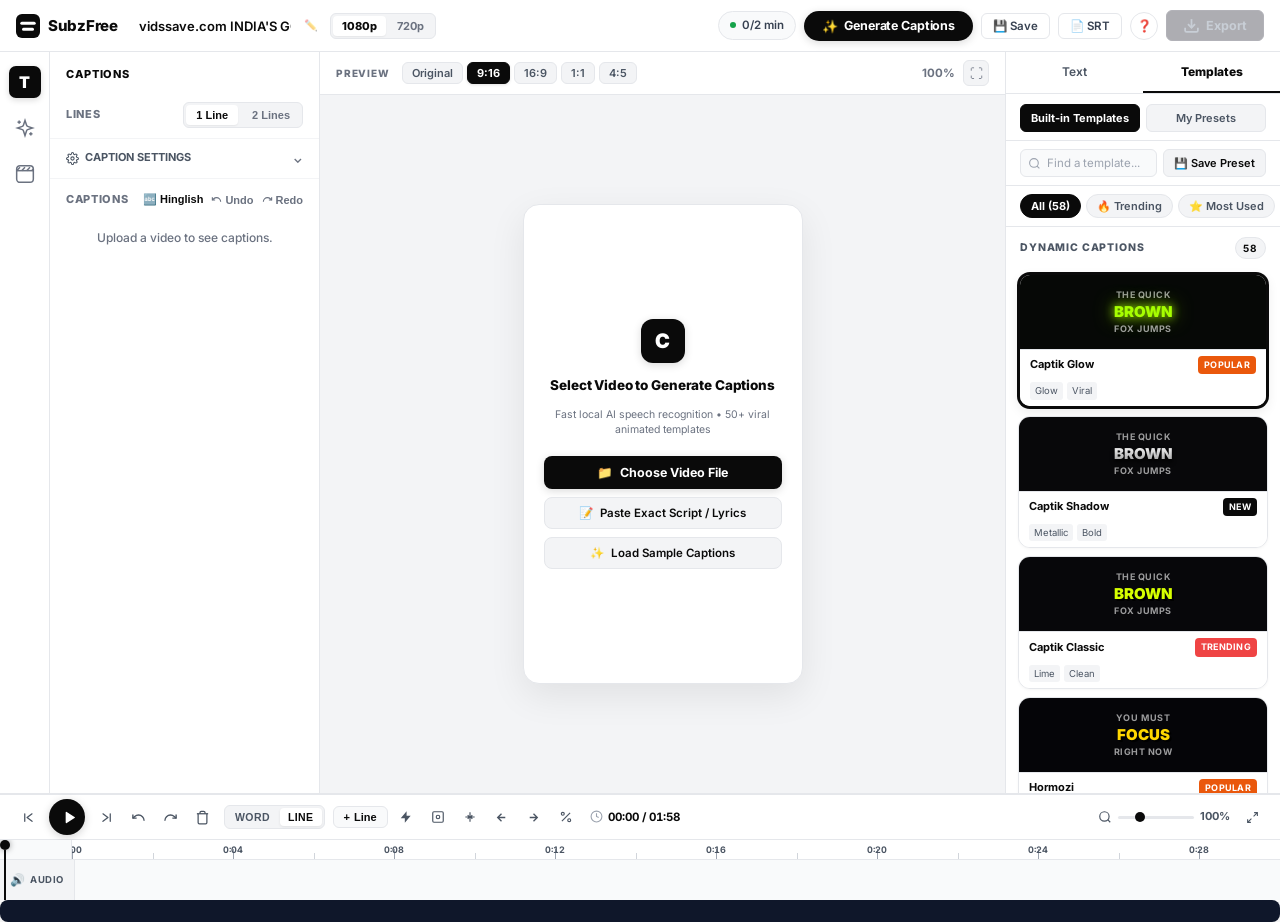
==== app.html @ de9e906e "Add files via upload" ====
<!DOCTYPE html>
<html lang="en">
<head>
  <meta charset="UTF-8"/>
  <meta name="viewport" content="width=device-width, initial-scale=1.0"/>
  <title>SubzFree Editor — AI Caption Generator & Video Editor</title>
  <meta name="robots" content="noindex"/>
  <meta http-equiv="Cache-Control" content="no-cache, no-store, must-revalidate"/>
  <meta http-equiv="Pragma" content="no-cache"/>
  <meta http-equiv="Expires" content="0"/>
  <link rel="stylesheet" href="styles/global.css?v=5"/>
  <link rel="stylesheet" href="styles/editor.css?v=5"/>
  <style>
    @keyframes adblockShake {
      0%, 100% { transform: translateX(0); }
      20%, 60% { transform: translateX(-8px); }
      40%, 80% { transform: translateX(8px); }
    }
    .shake { animation: adblockShake 0.4s ease; }
  </style>
</head>
<body>
<div class="app-shell">

  <!-- ════════════════════════════════════════════════════════════
       1. TOP BAR (Captik Style)
       ════════════════════════════════════════════════════════════ -->
  <header class="app-topbar">
    <div class="topbar-left">
      <a href="index.html" class="app-logo">
        <svg width="24" height="24" viewBox="0 0 28 28" fill="none" xmlns="http://www.w3.org/2000/svg">
          <rect width="28" height="28" rx="7" fill="#0a0a0a"/>
          <!-- Top subtitle bar — wider -->
          <rect x="5" y="9" width="18" height="3.5" rx="1.75" fill="white"/>
          <!-- Bottom subtitle bar — slightly narrower, centered -->
          <rect x="7" y="16" width="14" height="3.5" rx="1.75" fill="white"/>
        </svg>
        <span>SubzFree</span>
      </a>
      <div class="project-title-wrapper">
        <input type="text" id="project-title-input" value="vidssave.com INDIA'S GOT LAT..." class="project-title-input" title="Click to rename project"/>
        <span class="project-title-pencil">✏️</span>
      </div>
      <div class="resolution-toggle">
        <button class="res-btn active" data-res="1080">1080p</button>
        <button class="res-btn" data-res="720">720p</button>
      </div>
    </div>

    <!-- Center: Clean spacing matching Captik -->
    <div class="topbar-center">
      <span class="topbar-status-text" id="topbar-status" style="display:none"></span>
    </div>

    <!-- Right: Duration, Generate Captions (Replaced Watermark), Save, SRT, Help, Export -->
    <div class="topbar-right">
      <div class="duration-pill" id="topbar-duration-pill">
        <span class="pill-dot"></span>
        <span id="topbar-duration">0/2 min</span>
      </div>
      <button class="btn-topbar-generate" id="btn-topbar-generate" title="Generate AI Captions">
        <span class="btn-gen-sparkle">✨</span>
        <span class="btn-gen-text">Generate Captions</span>
      </button>
      <button class="btn-top-util" id="btn-save-project" title="Save Project (Browser)">
        <span>💾 Save</span>
      </button>
      <button class="btn-top-util" id="btn-download-srt" title="Download Subtitles as .SRT file directly">
        <span>📄 SRT</span>
      </button>
      <button class="btn-top-help" id="btn-help-top" title="Keyboard Shortcuts &amp; Help">
        <span>❓</span>
      </button>
      <button class="btn-export-primary" id="btn-download-top" disabled>
        <svg width="17" height="17" viewBox="0 0 24 24" fill="none" stroke="currentColor" stroke-width="2.5"><path d="M21 15v4a2 2 0 0 1-2 2H5a2 2 0 0 1-2-2v-4"/><polyline points="7 10 12 15 17 10"/><line x1="12" y1="15" x2="12" y2="3"/></svg>
        <span>Export</span>
      </button>
    </div>
  </header>

  <!-- ════════════════════════════════════════════════════════════
       2. MAIN WORKSPACE (Skinny Rail + Captions + Preview + Templates)
       ════════════════════════════════════════════════════════════ -->
  <div class="app-workspace">

    <!-- ── 2A. Skinny Left Rail (Captik Exact 52px) ── -->
    <nav class="icon-rail" aria-label="Editor navigation">
      <button class="rail-btn active" id="rail-btn-captions" title="Captions &amp; Subtitles">
        <span class="subzfree-t-badge">T</span>
      </button>
      <button class="rail-btn" id="rail-btn-transcribe" title="Magic &amp; AI Audio">
        <svg width="20" height="20" viewBox="0 0 24 24" fill="none" stroke="currentColor" stroke-width="1.8"><path d="m12 3-1.912 5.813a2 2 0 0 1-1.275 1.275L3 12l5.813 1.912a2 2 0 0 1 1.275 1.275L12 21l1.912-5.813a2 2 0 0 1 1.275-1.275L21 12l-5.813-1.912a2 2 0 0 1-1.275-1.275L12 3Z"/><path d="M5 3v4"/><path d="M19 17v4"/><path d="M3 5h4"/><path d="M17 19h4"/></svg>
      </button>
      <button class="rail-btn" id="rail-btn-media" title="Video Clapper">
        <svg width="20" height="20" viewBox="0 0 24 24" fill="none" stroke="currentColor" stroke-width="1.8"><rect width="20" height="20" x="2" y="2" rx="4"/><path d="m2 8 4-4"/><path d="m8 8 4-4"/><path d="m14 8 4-4"/><path d="m20 8 2-2"/><path d="M2 8h20"/></svg>
      </button>
    </nav>

    <!-- ── 2B. Left Panel: CAPTIONS (Captik Exact Layout) ── -->
    <aside class="left-captions-panel" id="left-captions-panel">

      <!-- Header: CAPTIONS -->
      <div class="captik-panel-header">
        <span class="captik-panel-title">CAPTIONS</span>
      </div>

      <!-- LINES: [1 Line]  [2 Lines] -->
      <div class="captik-lines-row">
        <span class="captik-row-label">LINES</span>
        <div class="captik-lines-toggle">
          <button class="captik-line-pill active" id="btn-left-line-mode-1" data-mode="1">1 Line</button>
          <button class="captik-line-pill" id="btn-left-line-mode-2" data-mode="2">2 Lines</button>
        </div>
      </div>

      <!-- CAPTION SETTINGS ⌄ -->
      <div class="captik-settings-row" id="btn-toggle-left-settings">
        <span class="settings-row-left">
          <svg width="13" height="13" viewBox="0 0 24 24" fill="none" stroke="currentColor" stroke-width="2"><circle cx="12" cy="12" r="3"/><path d="M19.4 15a1.65 1.65 0 0 0 .33 1.82l.06.06a2 2 0 0 1 0 2.83 2 2 0 0 1-2.83 0l-.06-.06a1.65 1.65 0 0 0-1.82-.33 1.65 1.65 0 0 0-1 1.51V21a2 2 0 0 1-2 2 2 2 0 0 1-2-2v-.09A1.65 1.65 0 0 0 9 19.4a1.65 1.65 0 0 0-1.82.33l-.06.06a2 2 0 0 1-2.83 0 2 2 0 0 1 0-2.83l.06-.06a1.65 1.65 0 0 0 .33-1.82 1.65 1.65 0 0 0-1.51-1H3a2 2 0 0 1-2-2 2 2 0 0 1 2-2h.09A1.65 1.65 0 0 0 4.6 9a1.65 1.65 0 0 0-.33-1.82l-.06-.06a2 2 0 0 1 0-2.83 2 2 0 0 1 2.83 0l.06.06a1.65 1.65 0 0 0 1.82.33H9a1.65 1.65 0 0 0 1-1.51V3a2 2 0 0 1 2-2 2 2 0 0 1 2 2v.09a1.65 1.65 0 0 0 1 1.51 1.65 1.65 0 0 0 1.82-.33l.06-.06a2 2 0 0 1 2.83 0 2 2 0 0 1 0 2.83l-.06.06a1.65 1.65 0 0 0-.33 1.82V9a1.65 1.65 0 0 0 1.51 1H21a2 2 0 0 1 2 2 2 2 0 0 1-2 2h-.09a1.65 1.65 0 0 0-1.51 1z"/></svg>
          CAPTION SETTINGS
        </span>
        <span class="settings-arrow">⌄</span>
      </div>

      <!-- CAPTIONS   ↺ Undo   ↻ Redo -->
      <div class="captik-captions-subhead">
        <span class="captik-subhead-title">CAPTIONS</span>
        <div class="captik-undo-redo-box">
          <button class="captik-mini-btn" id="btn-convert-hinglish" title="Convert Hindi text to Hinglish (English letters)" style="font-weight:700;color:var(--black)">
            🔤 Hinglish
          </button>
          <button class="captik-mini-btn" id="btn-left-undo" title="Undo">
            <svg width="11" height="11" viewBox="0 0 24 24" fill="none" stroke="currentColor" stroke-width="2.5"><path d="M3 7v6h6"/><path d="M21 17a9 9 0 0 0-9-9 9 9 0 0 0-6 2.3L3 13"/></svg>
            Undo
          </button>
          <button class="captik-mini-btn" id="btn-left-redo" title="Redo">
            <svg width="11" height="11" viewBox="0 0 24 24" fill="none" stroke="currentColor" stroke-width="2.5"><path d="M21 7v6h-6"/><path d="M3 17a9 9 0 0 1 9-9 9 9 0 0 1 6 2.3l3 2.7"/></svg>
            Redo
          </button>
        </div>
      </div>

      <!-- Captik Empty Text (Shown when no video loaded) -->
      <div class="captik-empty-label" id="captik-empty-label">
        Upload a video to see captions.
      </div>

      <!-- Vertical Scrollable Captions List in Left Panel -->
      <div class="left-captions-scroll" id="timeline-scroll">
        <!-- JS fills caption block cards vertically here -->
      </div>

      <!-- Action Box: Generate & Upload Tools (Accessible via UI buttons) -->
      <div class="captik-action-area" style="display:none">
        <button class="btn-generate-main" id="btn-generate">
          <span class="btn-gen-sparkle">✨</span>
          <span class="btn-gen-text">Generate Captions</span>
        </button>

        <div class="upload-zone" id="upload-zone" style="margin-top:10px">
          <input type="file" id="file-input" accept="video/*" aria-label="Upload video"/>
          <div class="upload-compact-content">
            <span class="upload-icon-small">📁</span>
            <span class="upload-compact-text">Choose or Drop Video</span>
          </div>
        </div>

        <div id="file-chip-area" style="display:none" class="file-chip">
          <span class="file-chip-icon">🎬</span>
          <span class="file-chip-name" id="file-name">video.mp4</span>
          <button class="file-chip-remove" id="file-remove" aria-label="Remove video">✕</button>
        </div>

        <div class="lang-select-wrapper" style="margin-top:10px">
          <label class="lang-select-label" for="lang-select">SPEECH LANGUAGE</label>
          <select class="lang-select" id="lang-select" aria-label="Select language">
            <option value="auto" selected>🌐 Auto Detect Language</option>
            <option value="hinglish">🇮🇳 Hinglish (Hindi + English)</option>
            <option value="hi">🇮🇳 Hindi (हिंदी)</option>
            <option value="en">🇬🇧 English</option>
            <option value="song">🎵 Song &amp; Music Lyrics</option>
            <option value="ta">🌴 Tamil (தமிழ்)</option>
            <option value="te">🌿 Telugu (తెలుగు)</option>
            <option value="mr">🌸 Marathi (मराठी)</option>
            <option value="bn">🎋 Bengali (বাংলা)</option>
            <option value="pa">🌾 Punjabi (ਪੰਜਾਬੀ)</option>
            <option value="gu">🏛️ Gujarati (ગુજરાતી)</option>
          </select>
        </div>

        <button class="btn-paste-script-prominent" id="btn-open-paste-modal" style="margin-top:8px">
          <span>📝</span>
          <span>Paste Lyrics / Script</span>
        </button>

        <div id="generating-area" style="display:none" class="generating-state">
          <div class="spinner"></div>
          <div class="generating-text" id="gen-text">Analyzing audio beats...</div>
          <div class="generating-step" id="gen-step">Detecting speech</div>
          <div class="progress-bar" style="margin-top:8px">
            <div class="progress-fill" id="gen-progress" style="width:0%"></div>
          </div>
        </div>
      </div>

    </aside>

    <!-- ── 2C. Center Preview Area ── -->
    <main class="center-area" id="center-preview-area">
      <!-- Preview Header: Aspect Ratios & Tools -->
      <div class="preview-toolbar">
        <span class="preview-toolbar-title">PREVIEW</span>
        <div class="aspect-ratio-selector">
          <button class="aspect-btn active" data-ratio="original">Original</button>
          <button class="aspect-btn" data-ratio="9:16">9:16</button>
          <button class="aspect-btn" data-ratio="16:9">16:9</button>
          <button class="aspect-btn" data-ratio="1:1">1:1</button>
          <button class="aspect-btn" data-ratio="4:5">4:5</button>
        </div>
        <div class="preview-toolbar-right">
          <span class="zoom-badge" id="preview-zoom-badge">100%</span>
          <button class="btn-fullscreen-toggle" id="btn-fullscreen" title="Fullscreen Preview">⛶</button>
        </div>
      </div>

      <!-- Preview Viewport -->
      <div class="preview-wrap" id="preview-wrap">
        <!-- Empty state with prominent action buttons -->
        <div class="preview-empty" id="preview-empty">
          <div class="preview-empty-icon">C</div>
          <div class="preview-empty-text">Select Video to Generate Captions</div>
          <div class="preview-empty-sub">Fast local AI speech recognition • 50+ viral animated templates</div>
          <div class="preview-empty-actions">
            <button class="btn-hero-action" id="btn-empty-upload">
              <span>📁</span> Choose Video File
            </button>
            <button class="btn-hero-secondary" id="btn-empty-script">
              <span>📝</span> Paste Exact Script / Lyrics
            </button>
            <button class="btn-hero-secondary" id="btn-empty-demo">
              <span>✨</span> Load Sample Captions
            </button>
          </div>
        </div>

        <!-- Video + Overlay Canvas -->
        <div class="video-container" id="video-container" style="display:none">
          <video class="preview-video" id="preview-video" playsinline></video>
          <canvas class="preview-canvas" id="preview-canvas" title="Tap caption to change size, word &amp; position"></canvas>

          <!-- Floating Caption Toolbar on Tap -->
          <div class="caption-toolbar" id="caption-toolbar" style="display:none">
            <div class="caption-toolbar-title">
              <span>✏️ Caption Settings &amp; Word Fix</span>
              <button class="caption-toolbar-close" id="toolbar-close" title="Close">✕</button>
            </div>

            <!-- Current Caption Text Input to Fix Wrong Word instantly -->
            <div class="caption-toolbar-row" id="toolbar-text-row">
              <span class="caption-toolbar-label">Text</span>
              <div style="display:flex;flex:1;gap:6px">
                <input type="text" class="caption-toolbar-text-input" id="toolbar-caption-text" placeholder="Type correct words here...">
                <button class="btn btn-sm btn-primary" id="btn-toolbar-save-text">Save</button>
              </div>
            </div>

            <div class="caption-toolbar-row">
              <span class="caption-toolbar-label">Size</span>
              <div class="caption-size-pills">
                <button class="size-pill" data-size="0.75">S</button>
                <button class="size-pill active" data-size="1.0">M</button>
                <button class="size-pill" data-size="1.3">L</button>
                <button class="size-pill" data-size="1.6">XL</button>
              </div>
              <input type="range" class="caption-size-slider" id="caption-size-slider" min="0.5" max="2.2" step="0.05" value="1.0" title="Custom scale">
            </div>
            <div class="caption-toolbar-row">
              <span class="caption-toolbar-label">Position</span>
              <div class="caption-pos-pills">
                <button class="pos-pill" data-pos="-0.45">Top</button>
                <button class="pos-pill" data-pos="-0.20">Mid</button>
                <button class="pos-pill active" data-pos="0">Bottom</button>
              </div>
            </div>
          </div>
        </div>
      </div>

      <!-- Video Controls Bar (Permanently hidden - transport is in timeline bar) -->
      <div class="video-controls" id="video-controls" style="display:none !important">
        <button class="ctrl-btn" id="btn-play" aria-label="Play/Pause">
          <svg id="play-icon" viewBox="0 0 24 24" fill="none" stroke="currentColor" stroke-width="2"><path d="M5 3l14 9-14 9V3z"/></svg>
        </button>
        <span class="time-display" id="time-display">0:00 / 0:00</span>
        <input type="range" class="video-seek" id="video-seek" min="0" max="100" value="0" step="0.1" aria-label="Seek"/>
        <span style="font-size:12px;color:var(--text-muted)" id="style-label">Style: Captik Glow</span>
      </div>
    </main>

    <!-- ── 2D. Right Sidebar: DEDICATED TEMPLATES & TEXT PANEL (Captik Style) ── -->
    <aside class="right-templates-sidebar" id="right-templates-sidebar">

      <!-- Top Tabs: Text | Templates (Captik 1:1) -->
      <div class="templates-sidebar-tabs">
        <button class="tab-btn" id="tab-btn-text" data-tab="text">Text</button>
        <button class="tab-btn active" id="tab-btn-templates" data-tab="templates">Templates</button>
      </div>

      <!-- TAB 1: TEMPLATES (Active by Default) -->
      <div class="tab-content active" id="tab-content-templates">

        <!-- Segmented Switch: Built-in Templates vs My Presets -->
        <div class="presets-segmented-switch">
          <button class="preset-pill active" id="pill-built-in">Built-in Templates</button>
          <button class="preset-pill" id="pill-my-presets">My Presets</button>
        </div>

        <!-- Search Bar & Save Preset Row -->
        <div class="template-search-row">
          <div class="search-input-wrapper">
            <svg class="search-icon" fill="none" stroke="currentColor" stroke-width="2" viewBox="0 0 24 24"><circle cx="11" cy="11" r="8"/><line x1="21" y1="21" x2="16.65" y2="16.65"/></svg>
            <input type="text" id="style-search" placeholder="Find a template..." class="template-search-input" />
          </div>
          <button class="btn-save-preset" id="btn-save-preset" title="Save current caption style as your preset">
            <span>💾 Save Preset</span>
          </button>
        </div>

        <!-- Category Filter Pills (Captik Style) -->
        <div class="style-category-tabs" id="style-category-tabs">
          <button class="cat-pill active" data-cat="all">All (58)</button>
          <button class="cat-pill" data-cat="trending">🔥 Trending</button>
          <button class="cat-pill" data-cat="most-used">⭐ Most Used</button>
          <button class="cat-pill" data-cat="creators">👑 Creators</button>
          <button class="cat-pill" data-cat="new">✨ New</button>
        </div>

        <!-- Section Title -->
        <div class="templates-section-title">
          <span>DYNAMIC CAPTIONS</span>
          <span class="count-badge" id="style-count-badge">58</span>
        </div>

        <!-- ════════════════════════════════════════════════════════
             LARGE HIGH-FIDELITY TEMPLATE CARDS GRID
             ════════════════════════════════════════════════════════ -->
        <div class="templates-grid" id="style-picker">

          <!-- 1. CAPTIK GLOW (Radioactive Neon - Signature) -->
          <div class="template-card active" data-style="captik-glow" data-cat="trending,most-used,new" title="Captik Glow (Signature Neon)">
            <div class="card-preview" style="background:#060806">
              <div class="preview-sub">the quick</div>
              <div class="preview-hero" style="color:#A6FF00;text-shadow:0 0 10px #A6FF00,0 0 20px rgba(166,255,0,0.7)">BROWN</div>
              <div class="preview-sub">fox jumps</div>
            </div>
            <div class="card-meta">
              <div class="card-name">Captik Glow</div>
              <span class="card-badge badge-popular">Popular</span>
            </div>
            <div class="card-tags">
              <span class="tag-pill">Glow</span>
              <span class="tag-pill">Viral</span>
            </div>
          </div>

          <!-- 2. CAPTIK SHADOW (Metallic Silver Drop) -->
          <div class="template-card" data-style="captik-shadow" data-cat="trending,new" title="Captik Shadow (Metallic Silver)">
            <div class="card-preview" style="background:#08080a">
              <div class="preview-sub">the quick</div>
              <div class="preview-hero" style="background:linear-gradient(180deg,#fff,#999);-webkit-background-clip:text;-webkit-text-fill-color:transparent;filter:drop-shadow(0 3px 2px #000)">BROWN</div>
              <div class="preview-sub">fox jumps</div>
            </div>
            <div class="card-meta">
              <div class="card-name">Captik Shadow</div>
              <span class="card-badge badge-new">New</span>
            </div>
            <div class="card-tags">
              <span class="tag-pill">Metallic</span>
              <span class="tag-pill">Bold</span>
            </div>
          </div>

          <!-- 3. CAPTIK ORIGINAL (Signature Lime Yellow) -->
          <div class="template-card" data-style="captik" data-cat="trending,most-used" title="Captik Original">
            <div class="card-preview" style="background:#07070a">
              <div class="preview-sub">the quick</div>
              <div class="preview-hero" style="color:#D6FF00;text-shadow:2px 2px #000">BROWN</div>
              <div class="preview-sub">fox jumps</div>
            </div>
            <div class="card-meta">
              <div class="card-name">Captik Classic</div>
              <span class="card-badge badge-trending">Trending</span>
            </div>
            <div class="card-tags">
              <span class="tag-pill">Lime</span>
              <span class="tag-pill">Clean</span>
            </div>
          </div>

          <!-- 4. HORMOZI (Bold Yellow Box) -->
          <div class="template-card" data-style="hormozi" data-cat="trending,most-used,creators" title="Hormozi Classic">
            <div class="card-preview" style="background:#050508">
              <div class="preview-sub">YOU MUST</div>
              <div class="preview-hero" style="color:#FFD700;font-weight:900;text-shadow:2px 2px 0 #000">FOCUS</div>
              <div class="preview-sub">RIGHT NOW</div>
            </div>
            <div class="card-meta">
              <div class="card-name">Hormozi</div>
              <span class="card-badge badge-popular">Popular</span>
            </div>
            <div class="card-tags">
              <span class="tag-pill">Yellow</span>
              <span class="tag-pill">Bold</span>
            </div>
          </div>

          <!-- 5. VELOCITY FLASH (CapCut Reels Neon Flash) -->
          <div class="template-card" data-style="velocity-flash" data-cat="trending,new,most-used" title="Velocity Flash">
            <div class="card-preview" style="background:#03070d">
              <div class="preview-sub" style="color:#00F5FF">⚡ FLASH</div>
              <div class="preview-hero" style="color:#00F5FF;text-shadow:0 0 10px #00F5FF,0 0 20px #fff">VELOCITY</div>
              <div class="preview-sub">REELS POP</div>
            </div>
            <div class="card-meta">
              <div class="card-name">Velocity Flash</div>
              <span class="card-badge badge-new">New</span>
            </div>
            <div class="card-tags">
              <span class="tag-pill">Cyan</span>
              <span class="tag-pill">Flash</span>
            </div>
          </div>

          <!-- 6. SUBMAGIC KARAOKE (Cyan to Purple Gradient) -->
          <div class="template-card" data-style="submagic-karaoke" data-cat="trending,new,most-used" title="Submagic Karaoke">
            <div class="card-preview" style="background:#090610">
              <div class="preview-sub">the dynamic</div>
              <div class="preview-hero" style="background:linear-gradient(90deg,#00F5FF,#7B61FF,#FF2E93);-webkit-background-clip:text;-webkit-text-fill-color:transparent;filter:drop-shadow(0 0 6px rgba(123,97,255,0.8))">SUBMAGIC</div>
              <div class="preview-sub">gradient pop</div>
            </div>
            <div class="card-meta">
              <div class="card-name">Submagic 🌈</div>
              <span class="card-badge badge-popular">Popular</span>
            </div>
            <div class="card-tags">
              <span class="tag-pill">Gradient</span>
              <span class="tag-pill">Viral</span>
            </div>
          </div>

          <!-- 7. LUKE BELMAR (24K Gold Luxury) -->
          <div class="template-card" data-style="luke-belmar" data-cat="trending,creators,new" title="Luke Belmar Luxury 24K Gold">
            <div class="card-preview" style="background:#09090b">
              <div class="preview-sub" style="letter-spacing:0.1em">CAPITAL</div>
              <div class="preview-hero" style="color:#FFD54F;text-shadow:0 0 8px rgba(255,193,7,0.8);border-bottom:2px solid #FFC107">THEORY</div>
              <div class="preview-sub">MINIMALIST</div>
            </div>
            <div class="card-meta">
              <div class="card-name">Luke Belmar 👑</div>
              <span class="card-badge badge-popular">Luxury</span>
            </div>
            <div class="card-tags">
              <span class="tag-pill">Gold</span>
              <span class="tag-pill">Underline</span>
            </div>
          </div>

          <!-- 8. MRBEAST 2 (Viral Beast Mode) -->
          <div class="template-card" data-style="mrbeast-2" data-cat="trending,most-used,creators" title="MrBeast 2">
            <div class="card-preview" style="background:#0b0c16">
              <div class="preview-sub">I GAVE AWAY</div>
              <div class="preview-hero" style="color:#FFD700;text-shadow:-1px -1px 0 #000, 1px -1px 0 #000, -1px 1px 0 #000, 1px 1px 0 #000, 0 0 10px rgba(255,215,0,0.8)">$1,000,000</div>
              <div class="preview-sub">TO A STRANGER</div>
            </div>
            <div class="card-meta">
              <div class="card-name">MrBeast 2</div>
              <span class="card-badge badge-popular">Beast</span>
            </div>
            <div class="card-tags">
              <span class="tag-pill">Yellow</span>
              <span class="tag-pill">Stroke</span>
            </div>
          </div>

          <!-- 9. ALI ABDAAL (Productivity Pill) -->
          <div class="template-card" data-style="ali-abdaal" data-cat="trending,creators,most-used" title="Ali Abdaal">
            <div class="card-preview" style="background:#0e1017">
              <div style="background:#1e222d;border:1px solid rgba(255,255,255,0.1);border-radius:100px;padding:3px 10px;display:flex;align-items:center;gap:4px">
                <span style="font-size:8px;color:#8892b0">how to</span>
                <span style="background:#fff;color:#0a0b10;font-weight:900;padding:2px 6px;border-radius:6px;font-size:9px">FOCUS</span>
              </div>
            </div>
            <div class="card-meta">
              <div class="card-name">Ali Abdaal</div>
              <span class="card-badge badge-trending">Trending</span>
            </div>
            <div class="card-tags">
              <span class="tag-pill">Clean</span>
              <span class="tag-pill">Pill</span>
            </div>
          </div>

          <!-- 10. BUBBLE STYLE (Emerald Rounded Pill) -->
          <div class="template-card" data-style="bubble-style" data-cat="trending,most-used" title="Bubble Style">
            <div class="card-preview" style="background:#0a0c10">
              <div style="display:flex;align-items:center;gap:4px">
                <span style="font-size:8px;color:#aaa">the</span>
                <span style="background:#2BDC96;color:#041a10;font-weight:900;padding:3px 8px;border-radius:8px;font-size:10px">GREEN</span>
                <span style="font-size:8px;color:#aaa">bubble</span>
              </div>
            </div>
            <div class="card-meta">
              <div class="card-name">Bubble Emerald</div>
              <span class="card-badge badge-popular">Popular</span>
            </div>
            <div class="card-tags">
              <span class="tag-pill">Emerald</span>
              <span class="tag-pill">Pill</span>
            </div>
          </div>

          <!-- 11. DEVIN JATHO (Neon Magenta Bold) -->
          <div class="template-card" data-style="devin-jatho" data-cat="trending,creators" title="Devin Jatho">
            <div class="card-preview" style="background:#0A0A18">
              <div class="preview-sub">LEVEL UP YOUR</div>
              <div class="preview-hero" style="color:#DD55FF;text-shadow:0 0 8px rgba(221,85,255,0.8)">CONTENT</div>
              <div class="preview-sub">TODAY</div>
            </div>
            <div class="card-meta">
              <div class="card-name">Devin Jatho</div>
              <span class="card-badge badge-new">New</span>
            </div>
            <div class="card-tags">
              <span class="tag-pill">Magenta</span>
              <span class="tag-pill">Glow</span>
            </div>
          </div>

          <!-- 12. DELHI (Spotlight Aura) -->
          <div class="template-card" data-style="delhi" data-cat="trending,most-used" title="Delhi Spotlight Aura">
            <div class="card-preview" style="background:#0a0a0d">
              <div style="font-size:8px;color:#889;display:flex;align-items:center;gap:4px">
                the <span style="font-family:'Playfair Display',serif;font-style:italic;font-size:11px;color:#fff;text-shadow:0 0 10px rgba(255,255,255,0.9),0 0 16px rgba(160,210,255,0.7)">quick</span> fox
              </div>
            </div>
            <div class="card-meta">
              <div class="card-name">Delhi ✨</div>
              <span class="card-badge badge-trending">Trending</span>
            </div>
            <div class="card-tags">
              <span class="tag-pill">Serif</span>
              <span class="tag-pill">Aura</span>
            </div>
          </div>

          <!-- 13. BLOCKBUSTER (Hollywood Kinetic Red) -->
          <div class="template-card" data-style="blockbuster" data-cat="trending,new" title="Blockbuster Cinematic">
            <div class="card-preview" style="background:#07070a">
              <div class="preview-hero" style="font-size:12px;color:#FF2438;text-shadow:0 0 8px rgba(255,36,56,0.9)">NEXT BIG</div>
              <div style="font-family:'Caveat',cursive;font-size:13px;color:#fff;text-shadow:0 0 4px #FF7828">thing</div>
            </div>
            <div class="card-meta">
              <div class="card-name">Blockbuster</div>
              <span class="card-badge badge-new">Cinematic</span>
            </div>
            <div class="card-tags">
              <span class="tag-pill">Red</span>
              <span class="tag-pill">Kinetic</span>
            </div>
          </div>

          <!-- 14. BIG REVEAL (Headline Glow) -->
          <div class="template-card" data-style="big-reveal" data-cat="trending,creators" title="Big Reveal">
            <div class="card-preview" style="background:#000">
              <div class="preview-hero" style="font-size:14px;color:#FFD700;line-height:1">HI GUYS</div>
              <div class="preview-sub">watch till end</div>
            </div>
            <div class="card-meta">
              <div class="card-name">Big Reveal</div>
              <span class="card-badge badge-popular">Popular</span>
            </div>
            <div class="card-tags">
              <span class="tag-pill">Headline</span>
              <span class="tag-pill">Gold</span>
            </div>
          </div>

          <!-- 15. CLEAN MOTION (One Word Pulse) -->
          <div class="template-card" data-style="clean-motion" data-cat="trending,most-used" title="Clean Motion">
            <div class="card-preview" style="background:#08080c">
              <div class="preview-hero" style="color:#fff;text-shadow:1px 0 #FF1E50, -1px 0 #00DCFF">BROWN</div>
              <div class="preview-sub">one word pop</div>
            </div>
            <div class="card-meta">
              <div class="card-name">Clean Motion</div>
              <span class="card-badge badge-trending">Trending</span>
            </div>
            <div class="card-tags">
              <span class="tag-pill">1-Word</span>
              <span class="tag-pill">Anaglyph</span>
            </div>
          </div>

          <!-- 16. SWISS (Modernist Editorial) -->
          <div class="template-card" data-style="swiss" data-cat="trending,new" title="Swiss Editorial">
            <div class="card-preview" style="background:#08080a">
              <div style="font-size:10px;font-weight:900;color:#fff;text-shadow:1px 0 #FF1E50, -1px 0 #00DCFF">FOCUS</div>
              <div style="font-size:11px;font-weight:900;color:#FFD700">DEEPLY</div>
            </div>
            <div class="card-meta">
              <div class="card-name">Swiss Editorial</div>
              <span class="card-badge badge-new">New</span>
            </div>
            <div class="card-tags">
              <span class="tag-pill">Modern</span>
              <span class="tag-pill">Dual</span>
            </div>
          </div>

          <!-- 17. HORMOZI GREEN (Lime Power) -->
          <div class="template-card" data-style="hormozi-green" data-cat="creators,trending" title="Hormozi Green">
            <div class="card-preview" style="background:#080d08">
              <div class="preview-sub" style="color:#7CFC00">THE BEST</div>
              <div class="preview-hero" style="color:#7CFC00;text-shadow:0 0 8px rgba(124,252,0,0.8)">RESULT</div>
              <div class="preview-sub" style="color:#7CFC00">EVER</div>
            </div>
            <div class="card-meta">
              <div class="card-name">Hormozi Green</div>
              <span class="card-badge badge-popular">Creator</span>
            </div>
            <div class="card-tags">
              <span class="tag-pill">Lime</span>
              <span class="tag-pill">Impact</span>
            </div>
          </div>

          <!-- 18. IMAN GADZHI (Monochrome Minimal) -->
          <div class="template-card" data-style="iman-gadzhi" data-cat="creators,most-used" title="Iman Gadzhi">
            <div class="card-preview" style="background:#111">
              <div class="preview-hero" style="color:#fff;font-size:9px;letter-spacing:0.04em">THE QUICK</div>
              <div class="preview-hero" style="color:#fff;font-size:9px;letter-spacing:0.04em">BROWN FOX</div>
            </div>
            <div class="card-meta">
              <div class="card-name">Iman Gadzhi</div>
              <span class="card-badge badge-trending">Creator</span>
            </div>
            <div class="card-tags">
              <span class="tag-pill">White</span>
              <span class="tag-pill">Minimal</span>
            </div>
          </div>

          <!-- 19. EDITING SKOOL (Orange Badge) -->
          <div class="template-card" data-style="editing-skool" data-cat="creators,new" title="Editing Skool">
            <div class="card-preview" style="background:#0d0d12">
              <div class="preview-sub">learn from</div>
              <div style="background:#FF8C00;color:#000;font-weight:900;font-size:9px;padding:2px 8px;border-radius:4px">SKOOL</div>
              <div class="preview-sub">editors</div>
            </div>
            <div class="card-meta">
              <div class="card-name">Edit Skool</div>
              <span class="card-badge badge-new">New</span>
            </div>
            <div class="card-tags">
              <span class="tag-pill">Orange</span>
              <span class="tag-pill">Badge</span>
            </div>
          </div>

          <!-- 20. ARCHIVES (Handwritten Script) -->
          <div class="template-card" data-style="archives" data-cat="new" title="Archives Handwritten">
            <div class="card-preview" style="background:#0a0a0d">
              <div style="font-family:'Caveat',cursive;font-size:13px;color:#FFF2E6">Your <span style="color:#FFA768;text-decoration:underline">Style</span> is it</div>
            </div>
            <div class="card-meta">
              <div class="card-name">Archives ✨</div>
              <span class="card-badge badge-new">Handwritten</span>
            </div>
            <div class="card-tags">
              <span class="tag-pill">Cursive</span>
              <span class="tag-pill">Aesthetic</span>
            </div>
          </div>

          <!-- 21. SCRIBBLE (Playful Doodles) -->
          <div class="template-card" data-style="scribble" data-cat="new" title="Scribble Doodles">
            <div class="card-preview" style="background:#0a0a0e">
              <div style="font-family:'Caveat',cursive;font-size:11px;color:#fff;display:flex;align-items:center;gap:3px">
                the <span style="background:#F2CF3A;color:#1A1708;padding:1px 4px;border-radius:4px">little</span> <span style="border:1.5px solid #FF3838;border-radius:10px;padding:1px 4px">things</span>
              </div>
            </div>
            <div class="card-meta">
              <div class="card-name">Scribble ✏️</div>
              <span class="card-badge badge-new">Playful</span>
            </div>
            <div class="card-tags">
              <span class="tag-pill">Doodle</span>
              <span class="tag-pill">Yellow</span>
            </div>
          </div>

          <!-- 22. BIG RED (Dramatic Crimson) -->
          <div class="template-card" data-style="big-red" data-cat="trending,new" title="The Big Red">
            <div class="card-preview" style="background:#0b080a;position:relative">
              <div style="font-family:'Playfair Display',serif;font-size:18px;font-weight:900;color:#B82833;opacity:0.85">SECOND</div>
              <div style="position:absolute;font-size:8px;color:#fff;font-weight:700">the quick fox</div>
            </div>
            <div class="card-meta">
              <div class="card-name">Big Red</div>
              <span class="card-badge badge-trending">Bold</span>
            </div>
            <div class="card-tags">
              <span class="tag-pill">Crimson</span>
              <span class="tag-pill">Cinema</span>
            </div>
          </div>

          <!-- 23. AURA (Gradient Glow Editorial) -->
          <div class="template-card" data-style="aura" data-cat="new" title="Aura Editorial">
            <div class="card-preview" style="background:#0a0a0d">
              <div style="font-family:'Playfair Display',serif;font-style:italic;font-size:10px;color:#fff">forget</div>
              <div class="preview-hero" style="color:#7BD4FF;font-size:11px">STATUS</div>
            </div>
            <div class="card-meta">
              <div class="card-name">Aura ✨</div>
              <span class="card-badge badge-new">New</span>
            </div>
            <div class="card-tags">
              <span class="tag-pill">Cyan</span>
              <span class="tag-pill">Editorial</span>
            </div>
          </div>

          <!-- 24. EDITOR MASALA (Gold Process) -->
          <div class="template-card" data-style="editor-masala" data-cat="new" title="Editor Masala">
            <div class="card-preview" style="background:#08080a">
              <div class="preview-sub">trust the</div>
              <div class="preview-hero" style="color:#FFD200;font-size:12px">PROCESS</div>
            </div>
            <div class="card-meta">
              <div class="card-name">Ed. Masala ✨</div>
              <span class="card-badge badge-popular">Popular</span>
            </div>
            <div class="card-tags">
              <span class="tag-pill">Gold</span>
              <span class="tag-pill">Clean</span>
            </div>
          </div>

          <!-- 25. ILLUSION (3D Red-Cyan Chromatic) -->
          <div class="template-card" data-style="illusion" data-cat="trending,new" title="Illusion 3D">
            <div class="card-preview" style="background:#07070a">
              <div class="preview-sub">find your</div>
              <div class="preview-hero" style="color:#fff;text-shadow:2px 0 #FF143C, -2px 0 #00E1FF;font-size:12px">DESTINY</div>
              <div class="preview-sub">in life</div>
            </div>
            <div class="card-meta">
              <div class="card-name">Illusion 3D</div>
              <span class="card-badge badge-trending">Trending</span>
            </div>
            <div class="card-tags">
              <span class="tag-pill">3D</span>
              <span class="tag-pill">Glitch</span>
            </div>
          </div>

          <!-- 26. NEON (Matrix Green Glow) -->
          <div class="template-card" data-style="neon" data-cat="most-used" title="Neon Electric">
            <div class="card-preview" style="background:#000">
              <div class="preview-hero" style="color:#39FF14;text-shadow:0 0 8px #39FF14">ELECTRIC</div>
            </div>
            <div class="card-meta">
              <div class="card-name">Neon Glow</div>
              <span class="card-badge badge-popular">Popular</span>
            </div>
            <div class="card-tags">
              <span class="tag-pill">Green</span>
              <span class="tag-pill">Glow</span>
            </div>
          </div>

          <!-- 27. FIRE (Flame Gradient) -->
          <div class="template-card" data-style="fire" data-cat="trending" title="Fire Flame">
            <div class="card-preview" style="background:#000">
              <div class="preview-hero" style="background:linear-gradient(180deg,#FFD700,#FF0000);-webkit-background-clip:text;-webkit-text-fill-color:transparent;font-weight:900">HOT FIRE</div>
            </div>
            <div class="card-meta">
              <div class="card-name">Fire 🔥</div>
              <span class="card-badge badge-trending">Trending</span>
            </div>
            <div class="card-tags">
              <span class="tag-pill">Flame</span>
              <span class="tag-pill">Gradient</span>
            </div>
          </div>

          <!-- 28. KARAOKE (Dual Color Wipe) -->
          <div class="template-card" data-style="karaoke" data-cat="most-used" title="Karaoke Beat Sync">
            <div class="card-preview" style="background:#111">
              <div style="font-size:11px;font-weight:800"><span style="color:#888">sing </span><span style="color:#FF6B35">along</span></div>
            </div>
            <div class="card-meta">
              <div class="card-name">Karaoke Wipe</div>
              <span class="card-badge badge-popular">Popular</span>
            </div>
            <div class="card-tags">
              <span class="tag-pill">Wipe</span>
              <span class="tag-pill">Beats</span>
            </div>
          </div>

          <!-- 29. WORD POP (Violet Bounce) -->
          <div class="template-card" data-style="word-pop" data-cat="most-used" title="Word Pop">
            <div class="card-preview" style="background:#111">
              <div class="preview-hero" style="color:#A78BFA;font-size:12px">POP VIOLET</div>
            </div>
            <div class="card-meta">
              <div class="card-name">Word Pop</div>
              <span class="card-badge badge-popular">Popular</span>
            </div>
            <div class="card-tags">
              <span class="tag-pill">Purple</span>
              <span class="tag-pill">Bounce</span>
            </div>
          </div>

          <!-- 30. HIGHLIGHTED WORD (Orange Accent) -->
          <div class="template-card" data-style="highlighted-word" data-cat="most-used" title="Highlighted Word">
            <div class="card-preview" style="background:#0d0d0d">
              <div style="font-size:9px;color:#fff">the <span style="color:#FF8C00;font-weight:900">POWER</span> of words</div>
            </div>
            <div class="card-meta">
              <div class="card-name">Word Highlight</div>
              <span class="card-badge badge-popular">Popular</span>
            </div>
            <div class="card-tags">
              <span class="tag-pill">Orange</span>
              <span class="tag-pill">Contrast</span>
            </div>
          </div>

          <!-- 31. GLITCH (Cyberpunk RGB Shift) -->
          <div class="template-card" data-style="glitch" data-cat="trending" title="Glitch Cyberpunk">
            <div class="card-preview" style="background:#000">
              <div class="preview-hero" style="color:#00FFFF;text-shadow:2px 0 #FF00FF,-2px 0 #00FF00;font-size:12px">GLITCH</div>
            </div>
            <div class="card-meta">
              <div class="card-name">Glitch Cyber</div>
              <span class="card-badge badge-trending">Trending</span>
            </div>
            <div class="card-tags">
              <span class="tag-pill">Cyber</span>
              <span class="tag-pill">Shift</span>
            </div>
          </div>

          <!-- 32. PRISM (Rainbow RGB Spectrum) -->
          <div class="template-card" data-style="prism" data-cat="trending" title="Prism RGB">
            <div class="card-preview" style="background:#000">
              <div class="preview-hero" style="background:linear-gradient(90deg,#f00,#ff0,#0f0,#00f,#f0f);-webkit-background-clip:text;-webkit-text-fill-color:transparent;font-weight:900">RAINBOW</div>
            </div>
            <div class="card-meta">
              <div class="card-name">Prism RGB</div>
              <span class="card-badge badge-popular">RGB</span>
            </div>
            <div class="card-tags">
              <span class="tag-pill">Color</span>
              <span class="tag-pill">Spectrum</span>
            </div>
          </div>

          <!-- 33. DEEP GLOW (Pure White Aura) -->
          <div class="template-card" data-style="deep-glow" data-cat="most-used" title="Deep Glow">
            <div class="card-preview" style="background:#000">
              <div class="preview-hero" style="color:#fff;text-shadow:0 0 10px rgba(255,255,255,0.9)">DEEP GLOW</div>
            </div>
            <div class="card-meta">
              <div class="card-name">Deep Glow</div>
              <span class="card-badge badge-popular">Popular</span>
            </div>
            <div class="card-tags">
              <span class="tag-pill">White</span>
              <span class="tag-pill">Clean</span>
            </div>
          </div>

          <!-- 34. GOLD METALLIC -->
          <div class="template-card" data-style="gold" data-cat="creators" title="Gold Metallic">
            <div class="card-preview" style="background:#000">
              <div class="preview-hero" style="background:linear-gradient(135deg,#BF953F,#FCF6BA,#B38728);-webkit-background-clip:text;-webkit-text-fill-color:transparent;font-weight:900">PREMIUM</div>
            </div>
            <div class="card-meta">
              <div class="card-name">Gold Metallic</div>
              <span class="card-badge badge-popular">Gold</span>
            </div>
            <div class="card-tags">
              <span class="tag-pill">Luxury</span>
              <span class="tag-pill">Shine</span>
            </div>
          </div>

          <!-- 35. LIQUID GLASS -->
          <div class="template-card" data-style="liquid-glass" data-cat="trending,new" title="Liquid Glass">
            <div class="card-preview" style="background:rgba(255,255,255,0.06);border:1px solid rgba(255,255,255,0.15);border-radius:8px">
              <div style="font-size:10px;color:#fff">Liquid Glass ✨</div>
            </div>
            <div class="card-meta">
              <div class="card-name">Liq. Glass</div>
              <span class="card-badge badge-new">New</span>
            </div>
            <div class="card-tags">
              <span class="tag-pill">Glass</span>
              <span class="tag-pill">Frost</span>
            </div>
          </div>

          <!-- 36. CINEMATIC -->
          <div class="template-card" data-style="cinematic" data-cat="most-used" title="Cinematic Widescreen">
            <div class="card-preview" style="background:#000">
              <div style="color:#E5E7EB;font-size:8px;letter-spacing:0.25em;font-weight:700">CINEMA 21:9</div>
            </div>
            <div class="card-meta">
              <div class="card-name">Cinematic</div>
              <span class="card-badge badge-popular">Cinema</span>
            </div>
            <div class="card-tags">
              <span class="tag-pill">Spaced</span>
              <span class="tag-pill">Letterbox</span>
            </div>
          </div>

          <!-- 37. COMIC BOOK POW -->
          <div class="template-card" data-style="comic" data-cat="trending" title="Comic Book">
            <div class="card-preview" style="background:#FFF">
              <div style="color:#000;font-weight:900;font-size:13px;-webkit-text-stroke:0.5px #000">POW!</div>
            </div>
            <div class="card-meta">
              <div class="card-name">Comic POW</div>
              <span class="card-badge badge-popular">Comic</span>
            </div>
            <div class="card-tags">
              <span class="tag-pill">Pop</span>
              <span class="tag-pill">Retro</span>
            </div>
          </div>

          <!-- 38. OUTLINE HOLLOW -->
          <div class="template-card" data-style="outline" data-cat="creators" title="Outline Hollow">
            <div class="card-preview" style="background:#222">
              <div style="color:transparent;-webkit-text-stroke:1px white;font-weight:900;font-size:12px">OUTLINE</div>
            </div>
            <div class="card-meta">
              <div class="card-name">Outline</div>
              <span class="card-badge badge-popular">Hollow</span>
            </div>
            <div class="card-tags">
              <span class="tag-pill">Stroke</span>
              <span class="tag-pill">Modern</span>
            </div>
          </div>

          <!-- 39. RETRO VINTAGE -->
          <div class="template-card" data-style="retro" data-cat="new" title="Retro Vintage">
            <div class="card-preview" style="background:#2A1A0A">
              <div style="color:#FFB347;font-size:9px;border:1px solid #8B4513;padding:2px 6px">RETRO 80s</div>
            </div>
            <div class="card-meta">
              <div class="card-name">Retro Vintage</div>
              <span class="card-badge badge-new">80s</span>
            </div>
            <div class="card-tags">
              <span class="tag-pill">Warm</span>
              <span class="tag-pill">Classic</span>
            </div>
          </div>

          <!-- 40. CLASSIC MINIMAL -->
          <div class="template-card" data-style="classic" data-cat="most-used" title="Classic Subtitle">
            <div class="card-preview" style="background:#000">
              <div style="color:#fff;font-size:10px;text-shadow:1px 1px 2px #000">Classic Text</div>
            </div>
            <div class="card-meta">
              <div class="card-name">Classic</div>
              <span class="card-badge badge-popular">Default</span>
            </div>
            <div class="card-tags">
              <span class="tag-pill">Simple</span>
              <span class="tag-pill">Clean</span>
            </div>
          </div>

        </div>
      </div>

      <!-- TAB 2: TEXT SETTINGS INSPECTOR -->
      <div class="tab-content" id="tab-content-text" style="display:none">
        <div class="text-inspector-panel">

          <div class="inspector-group">
            <label class="inspector-label">Font Family</label>
            <select class="inspector-select" id="text-font-family">
              <option value="'Space Grotesk', sans-serif" selected>Space Grotesk (Modern Bold)</option>
              <option value="'Inter', sans-serif">Inter (Clean Sans)</option>
              <option value="Impact, sans-serif">Impact (Ultra Bold Meme)</option>
              <option value="'Playfair Display', serif">Playfair Display (Luxury Serif)</option>
              <option value="'Caveat', cursive">Caveat (Handwritten Script)</option>
              <option value="monospace">Monospace (Terminal Code)</option>
            </select>
          </div>

          <div class="inspector-group">
            <label class="inspector-label">Scale &amp; Size</label>
            <div class="caption-size-pills">
              <button class="size-pill" data-size="0.75">S</button>
              <button class="size-pill active" data-size="1.0">M</button>
              <button class="size-pill" data-size="1.3">L</button>
              <button class="size-pill" data-size="1.6">XL</button>
            </div>
            <input type="range" class="inspector-slider" id="text-size-slider" min="0.5" max="2.2" step="0.05" value="1.0">
          </div>

          <div class="inspector-group">
            <label class="inspector-label">Text Colors</label>
            <div class="color-pickers-row">
              <div class="color-picker-item">
                <span class="color-item-label">Primary</span>
                <input type="color" id="text-primary-color" value="#FFFFFF" class="color-input">
              </div>
              <div class="color-picker-item">
                <span class="color-item-label">Active Word</span>
                <input type="color" id="text-highlight-color" value="#A6FF00" class="color-input">
              </div>
              <div class="color-picker-item">
                <span class="color-item-label">Shadow/Stroke</span>
                <input type="color" id="text-stroke-color" value="#000000" class="color-input">
              </div>
            </div>
          </div>

          <div class="inspector-group">
            <label class="inspector-label">Vertical Position</label>
            <div class="caption-pos-pills">
              <button class="pos-pill" data-pos="-0.45">Top</button>
              <button class="pos-pill" data-pos="-0.20">Center</button>
              <button class="pos-pill active" data-pos="0">Bottom</button>
            </div>
          </div>

          <div class="inspector-group">
            <label class="inspector-label">Text Transform</label>
            <div class="case-toggle">
              <button class="case-btn active" id="text-case-upper">UPPERCASE</button>
              <button class="case-btn" id="text-case-normal">Normal</button>
            </div>
          </div>

          <div class="inspector-group">
            <label class="inspector-label">Glow &amp; Shadow Intensity</label>
            <input type="range" class="inspector-slider" id="text-glow-slider" min="0" max="30" step="1" value="12">
          </div>

        </div>
      </div>

    </aside>

  </div>

  <!-- ════════════════════════════════════════════════════════════
       3. BOTTOM MULTI-TRACK TIMELINE & CAPTION DOCK
       ════════════════════════════════════════════════════════════ -->
  <footer class="bottom-timeline" id="bottom-timeline">

    <!-- Timeline Transport & Tools Bar (Captik 1:1 Icons Sequence) -->
    <div class="timeline-controls-bar">
      <!-- Left: Playback & Edit Icons -->
      <div class="timeline-transport-group">
        <!-- 1. |◁ Prev Word / Frame -->
        <button class="timeline-icon-btn" id="timeline-btn-prev" title="Previous Word / Step (Left Arrow)">
          <svg width="15" height="15" viewBox="0 0 24 24" fill="currentColor"><path d="M6 5a1 1 0 0 1 1 1v12a1 1 0 1 1-2 0V6a1 1 0 0 1 1-1zm12.293.293a1 1 0 0 1 0 1.414L11.414 12l6.879 5.293a1 1 0 0 1-1.2 1.6l-8-6a1 1 0 0 1 0-1.586l8-6a1 1 0 0 1 1.2.293z"/></svg>
        </button>

        <!-- 2. ▶ Signature Glowing Yellow Play Button -->
        <button class="timeline-play-btn" id="timeline-btn-play" title="Play / Pause (Space)">
          <svg width="18" height="18" id="timeline-play-icon" viewBox="0 0 24 24" fill="currentColor"><path d="M8 5.14v13.72a1 1 0 0 0 1.5.86l11-6.86a1 1 0 0 0 0-1.72l-11-6.86A1 1 0 0 0 8 5.14z"/></svg>
        </button>

        <!-- 3. ▷| Next Word / Frame -->
        <button class="timeline-icon-btn" id="timeline-btn-next" title="Next Word / Step (Right Arrow)">
          <svg width="15" height="15" viewBox="0 0 24 24" fill="currentColor"><path d="M18 5a1 1 0 0 1 1 1v12a1 1 0 1 1-2 0V6a1 1 0 0 1 1-1zm-12.293.293a1 1 0 0 0 0 1.414L12.586 12 5.707 17.293a1 1 0 0 0 1.2 1.6l8-6a1 1 0 0 0 0-1.586l-8-6a1 1 0 0 0-1.2.293z"/></svg>
        </button>

        <!-- 4. ↺ Undo -->
        <button class="timeline-icon-btn" id="timeline-btn-undo" title="Undo (Ctrl+Z)">
          <svg width="15" height="15" viewBox="0 0 24 24" fill="none" stroke="currentColor" stroke-width="2.2"><path d="M3 7v6h6"/><path d="M21 17a9 9 0 0 0-9-9 9 9 0 0 0-6 2.3L3 13"/></svg>
        </button>

        <!-- 5. ↻ Redo -->
        <button class="timeline-icon-btn" id="timeline-btn-redo" title="Redo (Ctrl+Y)">
          <svg width="15" height="15" viewBox="0 0 24 24" fill="none" stroke="currentColor" stroke-width="2.2"><path d="M21 7v6h-6"/><path d="M3 17a9 9 0 0 1 9-9 9 9 0 0 1 6 2.3l3 2.7"/></svg>
        </button>

        <!-- 6. 🗑️ Delete -->
        <button class="timeline-icon-btn" id="timeline-btn-delete" title="Delete Caption Block (Del)">
          <svg width="15" height="15" viewBox="0 0 24 24" fill="none" stroke="currentColor" stroke-width="2"><path d="M3 6h18"/><path d="M19 6v14c0 1-1 2-2 2H7c-1 0-2-1-2-2V6"/><path d="M8 6V4c0-1 1-2 2-2h4c1 0 2 1 2 2v2"/></svg>
        </button>

        <!-- 7. WORD / LINE Capsule Mode Toggle -->
        <div class="captik-mode-capsule">
          <button class="capsule-pill" id="btn-mode-word">WORD</button>
          <button class="capsule-pill active" id="btn-mode-line">LINE</button>
        </div>

        <!-- 8. + Line -->
        <button class="timeline-addline-btn" id="timeline-btn-add-line" title="Add Line at playhead">
          <span class="plus-icon">+</span> Line
        </button>

        <!-- 9. ⚡ Flash -->
        <button class="timeline-icon-btn" id="timeline-btn-flash" title="Velocity / Flash Sync">
          <svg width="14" height="14" viewBox="0 0 24 24" fill="currentColor"><path d="M13 2 3 14h7v8l10-12h-7z"/></svg>
        </button>

        <!-- 10. ⊡ Crop/Frame -->
        <button class="timeline-icon-btn" id="timeline-btn-crop" title="Frame Crop &amp; Bounds">
          <svg width="14" height="14" viewBox="0 0 24 24" fill="none" stroke="currentColor" stroke-width="2"><rect x="3" y="3" width="18" height="18" rx="2"/><circle cx="12" cy="12" r="3"/></svg>
        </button>

        <!-- 11. ⇥⇤ Split / Align -->
        <button class="timeline-icon-btn" id="timeline-btn-split" title="Split Line at current time">
          <svg width="14" height="14" viewBox="0 0 24 24" fill="none" stroke="currentColor" stroke-width="2"><path d="M4 12h7m-3-3 3 3-3 3M20 12h-7m3-3-3 3 3 3M12 4v16"/></svg>
        </button>

        <!-- 12. ← Left Nudge -->
        <button class="timeline-icon-btn" id="timeline-btn-nudge-left" title="Nudge 0.1s Earlier">
          <svg width="13" height="13" viewBox="0 0 24 24" fill="none" stroke="currentColor" stroke-width="2.5"><path d="M19 12H5m7 7-7-7 7-7"/></svg>
        </button>

        <!-- 13. → Right Nudge -->
        <button class="timeline-icon-btn" id="timeline-btn-nudge-right" title="Nudge 0.1s Later">
          <svg width="13" height="13" viewBox="0 0 24 24" fill="none" stroke="currentColor" stroke-width="2.5"><path d="M5 12h14m-7 7 7-7-7-7"/></svg>
        </button>

        <!-- 14. % Speed -->
        <button class="timeline-icon-btn" id="timeline-btn-speed" title="Playback Speed">
          <svg width="14" height="14" viewBox="0 0 24 24" fill="none" stroke="currentColor" stroke-width="2"><line x1="19" y1="5" x2="5" y2="19"/><circle cx="6.5" cy="6.5" r="2.5"/><circle cx="17.5" cy="17.5" r="2.5"/></svg>
        </button>

        <!-- 15. 🕒 Timecode (00:00 / 01:58) -->
        <div class="captik-time-group">
          <svg width="13" height="13" viewBox="0 0 24 24" fill="none" stroke="currentColor" stroke-width="2"><circle cx="12" cy="12" r="10"/><polyline points="12 6 12 12 16 14"/></svg>
          <span class="timeline-timecode" id="timeline-timecode">00:00 / 01:58</span>
        </div>
      </div>

      <!-- Right: Zoom & Full Fit -->
      <div class="timeline-zoom-group">
        <div class="zoom-slider-box">
          <svg width="14" height="14" viewBox="0 0 24 24" fill="none" stroke="currentColor" stroke-width="2"><circle cx="11" cy="11" r="8"/><line x1="21" y1="21" x2="16.65" y2="16.65"/></svg>
          <input type="range" id="timeline-zoom-slider" min="50" max="250" value="100" class="zoom-slider" title="Timeline Zoom">
          <span class="zoom-percent-tag" id="zoom-percent-tag">100%</span>
          <button class="timeline-icon-btn" id="btn-zoom-fit" title="Fit to Screen">
            <svg width="13" height="13" viewBox="0 0 24 24" fill="none" stroke="currentColor" stroke-width="2"><path d="M15 3h6v6M9 21H3v-6M21 3l-7 7M3 21l7-7"/></svg>
          </button>
        </div>
      </div>
    </div>

    <!-- Multi-Track Area (Time Ruler + Audio Waveform) -->
    <div class="timeline-tracks-viewport" id="timeline-tracks-viewport">

      <!-- Vertical Playhead Line -->
      <div class="timeline-playhead" id="timeline-playhead" style="display:none">
        <div class="playhead-handle"></div>
        <div class="playhead-line"></div>
      </div>

      <!-- Track 0: Dynamic Seconds Ruler -->
      <div class="timeline-ruler" id="timeline-ruler">
        <div class="ruler-spacer"></div>
        <div class="ruler-track" id="ruler-ticks-track"></div>
      </div>

      <!-- Track 1: Audio Waveform Track (Glowing Emerald Green like Captik) -->
      <div class="timeline-track waveform-track" id="timeline-waveform-track">
        <div class="track-label">
          <span class="track-icon">🔊</span>
          <span>Audio</span>
        </div>
        <div class="track-content" id="waveform-track-content">
          <canvas id="waveform-canvas" class="waveform-canvas"></canvas>
        </div>
      </div>

    </div>

  </footer>

</div>

<!-- ════════════════════════════════════════════════════════════
     4. AD GATE MODAL (Free Monetization Engine)
     ════════════════════════════════════════════════════════════ -->
<div class="modal-overlay" id="ad-modal-overlay" role="dialog" aria-modal="true" aria-label="Watch ad to download" style="display:none">
  
  <!-- VIEW 1: ADBLOCK DETECTED WARNING (Shown when AdBlock is active) -->
  <div class="ad-modal" id="adblock-warning-view" style="display:none;max-width:440px">
    <div class="ad-modal-header" style="align-items:flex-start">
      <div class="ad-modal-icon" style="background:#fee2e2;color:#dc2626;font-size:24px;border-radius:12px">🛡️</div>
      <div>
        <div class="ad-modal-title" style="color:#b91c1c;font-size:18px;font-weight:800">Ad Blocker Detected!</div>
        <div class="ad-modal-sub" style="color:#64748b;margin-top:4px">
          SubzFree is 100% free because of sponsors. Video export is disabled while an Ad Blocker is active.
        </div>
      </div>
    </div>

    <div class="ad-modal-body" style="padding-top:6px">
      <!-- Steps guidance card -->
      <div style="background:#f8fafc;border:1.5px solid #e2e8f0;border-radius:12px;padding:14px 16px;margin-bottom:14px">
        <div style="font-size:11.5px;font-weight:700;color:#334155;margin-bottom:8px;text-transform:uppercase;letter-spacing:0.5px">
          How to unlock in 10 seconds:
        </div>
        <ol style="margin:0;padding-left:18px;font-size:12.5px;color:#475569;line-height:1.6">
          <li>Click your <strong>AdBlock / uBlock / Brave Shield</strong> extension icon in browser toolbar.</li>
          <li>Turn it <strong>OFF / Pause</strong> for <strong>subzfree.vercel.app</strong>.</li>
          <li>Click the button below to re-verify &amp; export video.</li>
        </ol>
      </div>

      <div id="adblock-status-msg" style="display:none;font-size:12px;color:#dc2626;font-weight:700;margin-bottom:12px;text-align:center">
        ⚠️ Ad blocker is still active! Please disable it to continue.
      </div>

      <button class="btn btn-primary" id="btn-recheck-adblock" style="width:100%;background:linear-gradient(135deg, #2563eb 0%, #1d4ed8 100%);color:#ffffff;font-weight:800;font-size:14px;padding:12px;border-radius:10px;display:flex;align-items:center;justify-content:center;gap:8px;box-shadow:0 4px 12px rgba(37,99,235,0.25)">
        <svg width="18" height="18" viewBox="0 0 24 24" fill="none" stroke="currentColor" stroke-width="2.5"><path d="M21.5 2v6h-6M2.5 22v-6h6M2 11.5a10 10 0 0 1 18.8-4.3M22 12.5a10 10 0 0 1-18.8 4.2"/></svg>
        <span id="btn-recheck-text">🔄 I have turned off AdBlock — Unlock Now</span>
      </button>

      <button class="btn btn-outline" id="btn-cancel-adblock" style="width:100%;margin-top:10px;justify-content:center">Cancel</button>
    </div>
  </div>

  <!-- VIEW 2: SPONSOR AD GATE (Shown when AdBlock is clean) -->
  <div class="ad-modal" id="ad-sponsor-view" style="display:none">
    <div class="ad-modal-header">
      <div class="ad-modal-icon">⚡</div>
      <div>
        <div class="ad-modal-title">Unlock 100% Free Video Export</div>
        <div class="ad-modal-sub">SubzFree is 100% free forever. Tap the sponsor button below or wait 3s to download!</div>
      </div>
    </div>

    <div class="ad-modal-body">
      <!-- CLICKABLE SPONSOR CARD -->
      <div class="sponsor-card-box" id="sponsor-card-box" style="margin-bottom:16px!important">
        <a href="https://www.profitableratecpmnetwork.com/b2fgf5bt1?key=1093e49d0464db2e8c3742c5933234b0" target="_blank" rel="noopener noreferrer" id="sponsor-action-link" style="text-decoration:none!important;display:block!important;cursor:pointer!important">
          <div class="sponsor-inner-card" id="ad-slot-actual" style="min-height:115px!important;background:linear-gradient(135deg,#0f172a 0%,#1e1b4b 100%)!important;border:2px solid #6366f1!important;border-radius:14px!important;display:flex!important;flex-direction:column!important;align-items:center!important;justify-content:center!important;padding:16px 14px!important;box-shadow:0 6px 20px rgba(99,102,241,0.3)!important;cursor:pointer!important">
            <div style="display:flex;align-items:center;gap:6px;background:rgba(99,102,241,0.25);padding:4px 12px;border-radius:20px;margin-bottom:8px">
              <span style="font-size:13px">⚡</span>
              <span style="font-size:11px;font-weight:700;color:#a5b4fc;text-transform:uppercase;letter-spacing:0.5px">Official Free Sponsor</span>
            </div>
            <div style="font-size:15px;font-weight:800;color:#ffffff!important;margin-bottom:4px;text-align:center;line-height:1.3">
              👉 Click Here to Open Sponsor &amp; Unlock Video 👈
            </div>
            <div style="font-size:11.5px;color:#cbd5e1!important;line-height:1.4;text-align:center">
              Tap to open sponsor in new tab &amp; unlock video download instantly!
            </div>
          </div>
        </a>
      </div>

      <!-- Countdown + Progress -->
      <div class="ad-progress-row">
        <div class="ad-countdown" id="ad-countdown">3</div>
        <div class="ad-progress-bar progress-bar">
          <div class="progress-fill" id="ad-progress-fill" style="width:0%"></div>
        </div>
      </div>
      <div class="ad-status-text" id="ad-status-text">Auto-unlocking download in <strong id="ad-sec">3</strong> seconds...</div>

      <button class="btn-unlock" id="btn-unlock" disabled style="background:#0a0a0a;color:#ffffff;transition:all 0.2s ease">
        <svg width="20" height="20" viewBox="0 0 24 24" fill="none" stroke="currentColor" stroke-width="2.5"><path d="M21 15v4a2 2 0 0 1-2 2H5a2 2 0 0 1-2-2v-4"/><polyline points="7 10 12 15 17 10"/><line x1="12" y1="15" x2="12" y2="3"/></svg>
        Preparing your video... (<span id="btn-unlock-timer">3s</span>)
      </button>

      <button class="btn btn-outline" id="btn-cancel-ad" style="width:100%;margin-top:10px;justify-content:center">Cancel</button>
    </div>
  </div>
</div>

<!-- ════════════════════════════════════════════════════════════
     5. RENDERING OVERLAY
     ════════════════════════════════════════════════════════════ -->
<div class="render-overlay" id="render-overlay" style="display:none">
  <div class="spinner" style="width:48px;height:48px;border-width:4px"></div>
  <div class="render-percent" id="render-percent">0%</div>
  <div class="render-title">Rendering your video...</div>
  <div class="render-sub" id="render-sub">Burning captions into frames</div>
  <div class="render-progress progress-bar" style="width:300px">
    <div class="progress-fill" id="render-progress-fill" style="width:0%"></div>
  </div>
</div>

<!-- ════════════════════════════════════════════════════════════
     6. ACCURATE CAPTIONS & SCRIPT STUDIO MODAL
     ════════════════════════════════════════════════════════════ -->
<div class="modal-overlay" id="lyrics-modal" role="dialog" aria-modal="true" aria-label="Generate AI Captions &amp; Groq Whisper Setup" style="display:none">
  <div class="modal-card" style="max-width:580px;padding:24px">
    <div class="modal-header" style="padding:0 0 16px 0;margin-bottom:16px">
      <div style="display:flex;align-items:center;gap:10px">
        <div style="width:36px;height:36px;border-radius:10px;background:#0a0a0a;color:#fff;display:flex;align-items:center;justify-content:center;font-size:18px">🤖</div>
        <div>
          <h3 style="margin:0;font-size:17px;font-weight:800;color:var(--black);letter-spacing:-0.02em">Generate AI Captions (Free Whisper)</h3>
          <p style="margin:2px 0 0;font-size:12px;color:var(--text-muted)">Powered by 100% Free OpenAI Whisper via Groq Cloud</p>
        </div>
      </div>
      <button class="modal-close" id="btn-close-lyrics" title="Close modal">✕</button>
    </div>

    <!-- Modal Tabs -->
    <div class="modal-tabs" style="margin-bottom:18px">
      <button class="modal-tab-btn active" id="modal-tab-btn-whisper" data-tab="whisper">
        <span>🤖</span> Free Groq Whisper AI
      </button>
      <button class="modal-tab-btn" id="modal-tab-btn-script" data-tab="script">
        <span>📝</span> Paste Script / Lyrics
      </button>
      <button class="modal-tab-btn" id="modal-tab-btn-live" data-tab="live">
        <span>🎤</span> Live Dictate
      </button>
    </div>

    <div class="modal-body" style="padding:0">
      <!-- TAB 1: FREE AI WHISPER AUTO-TRANSCRIBE (DEFAULT) -->
      <div class="modal-tab-pane active" id="modal-pane-whisper">
        <div style="background:#f0fdf4;border:1px solid #bbf7d0;border-radius:10px;padding:12px 14px;margin-bottom:16px">
          <div style="display:flex;align-items:center;gap:6px;margin-bottom:4px">
            <span style="display:inline-block;width:8px;height:8px;border-radius:50%;background:#16a34a"></span>
            <span style="font-size:12px;font-weight:800;color:#15803d">100% Free OpenAI Whisper AI (via Groq Cloud)</span>
          </div>
          <div style="font-size:12px;color:#374151;line-height:1.5">
            Automatic hands-free speech recognition. Groq provides <strong>100% free</strong> Whisper AI transcription with zero subscription and no credit card required.
          </div>
        </div>

        <div style="margin-bottom:14px">
          <label style="display:flex;align-items:center;justify-content:space-between;font-size:11.5px;font-weight:700;color:var(--black);margin-bottom:6px">
            <span>GROQ API KEY (FREE):</span>
            <span style="font-size:10.5px;color:var(--text-muted);font-weight:600">Saved securely in your browser</span>
          </label>
          <div style="position:relative;display:flex;align-items:center">
            <input type="password" id="input-groq-key" class="modal-input" style="width:100%;box-sizing:border-box;background:#f9fafb;border:1.5px solid var(--border-color);border-radius:8px;padding:11px 40px 11px 12px;color:var(--black);font-size:13px;font-family:inherit;margin-bottom:0" placeholder="Enter your Groq key: gsk_..." />
            <button type="button" id="btn-toggle-groq-key" style="position:absolute;right:10px;background:none;border:none;cursor:pointer;font-size:14px;color:var(--gray-500);padding:4px" title="Show / Hide Key">👁️</button>
          </div>
          <div style="margin-top:6px;display:flex;justify-content:space-between;align-items:center">
            <a href="https://console.groq.com/keys" target="_blank" rel="noopener" style="font-size:11.5px;font-weight:700;color:#0a0a0a;text-decoration:underline">
              👉 Click here to get a Free Groq Key (Instant 10-second setup)
            </a>
          </div>
        </div>

        <div style="margin-bottom:16px">
          <label style="display:block;font-size:11.5px;font-weight:700;color:var(--black);margin-bottom:6px">
            SPOKEN LANGUAGE:
          </label>
          <select id="whisper-lang-select" class="modal-input" style="width:100%;box-sizing:border-box;background:#f9fafb;border:1.5px solid var(--border-color);border-radius:8px;padding:10px 12px;color:var(--black);font-size:12.5px;cursor:pointer;margin-bottom:0">
            <option value="hinglish" selected>🇮🇳 Hinglish (Hindi words in English text — "Namaste dosto")</option>
            <option value="auto">🌐 Auto Detect Language (Auto)</option>
            <option value="hi">🇮🇳 Pure Hindi (हिंदी लिपि — "नमस्ते दोस्तों")</option>
            <option value="en">🇬🇧 English</option>
            <option value="pa">🌾 Punjabi (ਪੰਜਾਬੀ)</option>
            <option value="ta">🌴 Tamil (தமிழ்)</option>
            <option value="te">🌿 Telugu (తెలుగు)</option>
            <option value="bn">🎋 Bengali (বাংলা)</option>
            <option value="mr">🌸 Marathi (मराठी)</option>
            <option value="gu">🏛️ Gujarati (ગુજરાતી)</option>
            <option value="ur">📖 Urdu (اردو)</option>
            <option value="kn">🌾 Kannada (ಕನ್ನಡ)</option>
            <option value="ml">🌴 Malayalam (മലയാളം)</option>
          </select>
        </div>

        <div style="display:flex;justify-content:flex-end;gap:10px;margin-top:18px">
          <button class="btn btn-outline" id="btn-cancel-whisper">Cancel</button>
          <button class="btn btn-primary" id="btn-run-whisper" style="background:#0a0a0a;color:#ffffff;font-weight:700;padding:10px 20px;border-radius:8px">
            ✨ Generate Captions with AI Whisper
          </button>
        </div>
      </div>

      <!-- TAB 2: PASTE SCRIPT / LYRICS (100% ACCURATE) -->
      <div class="modal-tab-pane" id="modal-pane-script" style="display:none">
        <div style="background:#f8fafc;border:1px solid var(--border-color);border-radius:10px;padding:12px;margin-bottom:12px">
          <div style="font-size:12px;font-weight:700;color:var(--black);margin-bottom:3px">💡 100% Word Accuracy Guarantee</div>
          <div style="font-size:11.5px;color:var(--text-secondary);line-height:1.4">
            Paste your exact spoken words, dialogue, or song lyrics below. SubzFree's audio engine aligns every single word directly to the vocal peaks in your video!
          </div>
        </div>

        <div style="display:flex;flex-wrap:wrap;gap:6px;margin-bottom:10px;align-items:center">
          <span style="font-size:11px;color:var(--text-muted);font-weight:600">Quick Samples:</span>
          <button class="btn btn-sm btn-outline" id="btn-sample-speech">🔥 Motivation</button>
          <button class="btn btn-sm btn-outline" id="btn-sample-song1">🎵 Gully Boy</button>
          <button class="btn btn-sm btn-outline" id="btn-sample-song2">🎵 Punjabi Beat</button>
          <button class="btn btn-sm btn-outline" id="btn-sample-song3">🎵 Diljit Lover</button>
          <button class="btn btn-sm btn-outline" id="btn-sample-english">🇬🇧 English Hook</button>
        </div>

        <textarea id="lyrics-input" class="modal-textarea" rows="7" placeholder="Paste your script or lyrics here...&#10;Each line will become a synchronized caption block!&#10;&#10;Example:&#10;Basically yaar yeh step sabse important hai&#10;Agar tum dhyan se dekhoge toh samajh aayega&#10;Apna time aayega"></textarea>

        <div style="display:flex;justify-content:flex-end;gap:10px;margin-top:14px">
          <button class="btn btn-outline" id="btn-cancel-lyrics">Cancel</button>
          <button class="btn btn-primary" id="btn-apply-lyrics" style="background:#0a0a0a;color:#ffffff;font-weight:700;padding:10px 18px;border-radius:8px">
            ✨ Apply &amp; Sync Words to Audio
          </button>
        </div>
      </div>

      <!-- TAB 3: LIVE VOICE DICTATE -->
      <div class="modal-tab-pane" id="modal-pane-live" style="display:none">
        <p style="font-size:12px;color:var(--text-muted);margin-bottom:12px">
          Speak into your microphone or play the video aloud — Chrome's built-in AI will convert your speech to text in real-time.
        </p>
        <div style="display:flex;gap:8px;align-items:center;margin-bottom:12px">
          <button class="btn btn-sm btn-outline" id="btn-voice-dictate" style="border-color:#0a0a0a;color:#0a0a0a;font-weight:700;padding:8px 16px">
            🎤 Start Listening
          </button>
          <span id="dictate-status" style="font-size:11px;color:var(--text-muted)">Click to start microphone</span>
        </div>
        <textarea id="dictate-preview" class="modal-textarea" rows="5" placeholder="Transcribed voice text will appear here..."></textarea>
        <div style="display:flex;justify-content:flex-end;gap:10px;margin-top:14px">
          <button class="btn btn-primary" id="btn-apply-dictate" style="background:#0a0a0a;color:#ffffff;font-weight:700;padding:10px 18px;border-radius:8px">
            ✨ Use This Script
          </button>
        </div>
      </div>
    </div>
  </div>
</div>

<!-- ── Toast ── -->
<div class="toast" id="toast" role="alert" aria-live="polite"></div>

<!-- ── Scripts ── -->
<script src="js/captions.js?v=export_fix_v7" charset="utf-8"></script>
<script src="js/transcribe.js?v=export_fix_v7" charset="utf-8"></script>
<script>
/**
 * SubzFree — Inlined Ad Gate System, Anti-AdBlock & Adsterra Direct Link Integration
 */
window.ADGATE = (() => {
  let ADSTERRA_DIRECT_LINK = 'https://www.profitableratecpmnetwork.com/b2fgf5bt1?key=1093e49d0464db2e8c3742c5933234b0';
  const AD_DURATION = 3; // Fast 3-second auto-unlock!

  let overlay, countdown, progressFill, statusText, secSpan,
      btnUnlock, btnUnlockTimer, btnCancel, sponsorLink;
  let adblockWarningView, adSponsorView, btnRecheckAdblock, btnRecheckText,
      adblockStatusMsg, btnCancelAdblock;
  let timer = null;
  let elapsed = 0;
  let onUnlockCallback = null;
  let sponsorClicked = false;

  function setDirectLink(url) {
    if (url && typeof url === 'string') ADSTERRA_DIRECT_LINK = url.trim();
  }

  function getDirectLink() {
    return ADSTERRA_DIRECT_LINK;
  }

  function triggerDirectLink() {
    if (ADSTERRA_DIRECT_LINK && !ADSTERRA_DIRECT_LINK.includes('YOUR_DIRECT_LINK_HERE')) {
      try {
        window.open(ADSTERRA_DIRECT_LINK, '_blank');
      } catch (e) {
        console.warn('Pop-up blocked:', e);
      }
    }
  }

  // ── AdBlock Detection Engine ────────────────────────────────
  async function detectAdBlock() {
    // 1. DOM Bait Test (checks if CSS/extension blocks ad-like elements)
    let domBlocked = false;
    try {
      const bait = document.createElement('div');
      bait.className = 'adsbox ad-banner pub_300x250 pub_300x250m pub_728x90 text-ad textAd text_ad text_ads';
      bait.style.cssText = 'width:1px!important;height:1px!important;position:absolute!important;left:-10000px!important;top:-1000px!important;';
      bait.setAttribute('aria-hidden', 'true');
      document.body.appendChild(bait);

      const style = window.getComputedStyle(bait);
      if (
        bait.offsetParent === null ||
        bait.offsetHeight === 0 ||
        bait.offsetWidth === 0 ||
        style.display === 'none' ||
        style.visibility === 'hidden'
      ) {
        domBlocked = true;
      }
      bait.remove();
    } catch (e) {
      domBlocked = true;
    }
    if (domBlocked) return true;

    // 2. Network Honeypot Probe (checks if network requests to ad hosts are blocked)
    try {
      await fetch('https://pagead2.googlesyndication.com/pagead/js/adsbygoogle.js', {
        method: 'HEAD',
        mode: 'no-cors',
        cache: 'no-store'
      });
      return false; // Request reached network = no adblock!
    } catch (e) {
      // ERR_BLOCKED_BY_CLIENT / network filter active!
      return true;
    }
  }

  function init() {
    overlay            = document.getElementById('ad-modal-overlay');
    adblockWarningView = document.getElementById('adblock-warning-view');
    adSponsorView      = document.getElementById('ad-sponsor-view');
    btnRecheckAdblock  = document.getElementById('btn-recheck-adblock');
    btnRecheckText     = document.getElementById('btn-recheck-text');
    adblockStatusMsg   = document.getElementById('adblock-status-msg');
    btnCancelAdblock   = document.getElementById('btn-cancel-adblock');

    countdown      = document.getElementById('ad-countdown');
    progressFill   = document.getElementById('ad-progress-fill');
    statusText     = document.getElementById('ad-status-text');
    secSpan        = document.getElementById('ad-sec');
    btnUnlock      = document.getElementById('btn-unlock');
    btnUnlockTimer = document.getElementById('btn-unlock-timer');
    btnCancel      = document.getElementById('btn-cancel-ad');
    sponsorLink    = document.getElementById('sponsor-action-link');

    if (btnCancelAdblock) btnCancelAdblock.addEventListener('click', close);

    if (btnRecheckAdblock) {
      btnRecheckAdblock.addEventListener('click', async () => {
        if (btnRecheckText) btnRecheckText.textContent = '⏳ Checking...';
        btnRecheckAdblock.disabled = true;

        const isBlocked = await detectAdBlock();
        btnRecheckAdblock.disabled = false;
        if (btnRecheckText) btnRecheckText.textContent = '🔄 I have turned off AdBlock — Unlock Now';

        if (isBlocked) {
          if (adblockStatusMsg) {
            adblockStatusMsg.style.display = 'block';
            adblockStatusMsg.textContent = '⚠️ Ad blocker is still active! Please disable or whitelist SubzFree.';
          }
          if (adblockWarningView) {
            adblockWarningView.classList.add('shake');
            setTimeout(() => adblockWarningView.classList.remove('shake'), 500);
          }
        } else {
          if (adblockStatusMsg) adblockStatusMsg.style.display = 'none';
          showSponsorFlow();
        }
      });
    }

    if (sponsorLink) {
      sponsorLink.addEventListener('click', () => {
        sponsorClicked = true;
        clearInterval(timer);
        unlockDownload();
        if (statusText) {
          statusText.innerHTML = '🎉 Sponsor opened! Click the button below to start your video download!';
          statusText.style.color = '#10b981';
          statusText.style.fontWeight = '700';
        }
      });
    }

    if (btnCancel) btnCancel.addEventListener('click', close);
    if (btnUnlock) {
      btnUnlock.addEventListener('click', () => {
        if (!btnUnlock.disabled && onUnlockCallback) {
          if (!sponsorClicked) {
            triggerDirectLink();
          }
          close();
          onUnlockCallback();
        }
      });
    }

    if (overlay) {
      overlay.addEventListener('click', e => {
        if (e.target === overlay) close();
      });
    }

    document.addEventListener('keydown', e => {
      if (e.key === 'Escape' && overlay && overlay.classList.contains('open')) close();
    });
  }

  async function open(onUnlock) {
    if (!overlay) init();
    onUnlockCallback = onUnlock;
    elapsed = 0;
    sponsorClicked = false;

    if (!overlay) return;
    overlay.classList.add('open');
    overlay.style.display = 'flex';
    document.body.style.overflow = 'hidden';

    // Check AdBlocker first!
    const isBlocked = await detectAdBlock();
    if (isBlocked) {
      if (adSponsorView) adSponsorView.style.display = 'none';
      if (adblockWarningView) adblockWarningView.style.display = 'block';
      if (adblockStatusMsg) adblockStatusMsg.style.display = 'none';
      return; // Export strictly blocked until AdBlock is turned off!
    }

    showSponsorFlow();
  }

  function showSponsorFlow() {
    if (adblockWarningView) adblockWarningView.style.display = 'none';
    if (adSponsorView) adSponsorView.style.display = 'block';

    updateCountdown(AD_DURATION);
    if (btnUnlock) {
      btnUnlock.disabled = true;
      btnUnlock.style.background = '#0a0a0a';
      btnUnlock.innerHTML = `
        <svg width="20" height="20" viewBox="0 0 24 24" fill="none" stroke="currentColor" stroke-width="2.5">
          <path d="M21 15v4a2 2 0 0 1-2 2H5a2 2 0 0 1-2-2v-4"/>
          <polyline points="7 10 12 15 17 10"/>
          <line x1="12" y1="15" x2="12" y2="3"/>
        </svg>
        Preparing your video... (<span id="btn-unlock-timer">${AD_DURATION}s</span>)
      `;
      btnUnlockTimer = document.getElementById('btn-unlock-timer');
    }

    clearInterval(timer);
    timer = setInterval(tick, 1000);
  }

  function tick() {
    elapsed++;
    const remaining = AD_DURATION - elapsed;
    updateCountdown(remaining);

    if (remaining <= 0) {
      clearInterval(timer);
      unlockDownload();
    }
  }

  function updateCountdown(remaining) {
    const rem = Math.max(0, remaining);
    if (countdown) countdown.textContent = rem;
    if (secSpan) secSpan.textContent = rem;
    if (btnUnlockTimer) btnUnlockTimer.textContent = rem + 's';

    const pct = ((AD_DURATION - rem) / AD_DURATION) * 100;
    if (progressFill) progressFill.style.width = pct + '%';
  }

  function unlockDownload() {
    if (btnUnlock) {
      btnUnlock.disabled = false;
      btnUnlock.style.background = 'linear-gradient(135deg, #10b981 0%, #059669 100%)';
      btnUnlock.innerHTML = `
        <svg width="20" height="20" viewBox="0 0 24 24" fill="none" stroke="currentColor" stroke-width="2.5">
          <path d="M21 15v4a2 2 0 0 1-2 2H5a2 2 0 0 1-2-2v-4"/>
          <polyline points="7 10 12 15 17 10"/>
          <line x1="12" y1="15" x2="12" y2="3"/>
        </svg>
        ⚡ Download Video Free Now
      `;
    }
    if (statusText) {
      statusText.innerHTML = '🎉 Ready! Click above or below to start your download.';
      statusText.style.color = '#10b981';
      statusText.style.fontWeight = '700';
    }
  }

  function close() {
    clearInterval(timer);
    if (overlay) {
      overlay.classList.remove('open');
      overlay.style.display = 'none';
    }
    if (adblockWarningView) adblockWarningView.style.display = 'none';
    if (adSponsorView) adSponsorView.style.display = 'none';
    document.body.style.overflow = '';
    if (statusText) {
      statusText.style.color = '';
      statusText.style.fontWeight = '';
    }
  }

  if (document.readyState === 'loading') {
    document.addEventListener('DOMContentLoaded', init);
  } else {
    init();
  }

  return { open, close, setDirectLink, getDirectLink, triggerDirectLink, detectAdBlock };
})();
</script>
<script>
/**
 * SubzFree — Inlined Clean Video Export Engine (Zero Black Box)
 * Uses dedicated transparent canvas layer so clearRect never erases video frames!
 */
window.EXPORT = (() => {

  async function render(video, overlayCanvas, segments, styleName, filename, onProgress, onComplete, onError) {
    try {
      onProgress(0, 'Setting up render...');

      const duration = video.duration;
      const w = video.videoWidth  || 1280;
      const h = video.videoHeight || 720;

      // Create offscreen canvas for compositing video + captions
      const offCanvas = document.createElement('canvas');
      offCanvas.width  = w;
      offCanvas.height = h;
      const offCtx = offCanvas.getContext('2d');

      // Dedicated transparent canvas for captions to prevent clearRect from erasing video!
      const captionCanvas = document.createElement('canvas');
      captionCanvas.width  = w;
      captionCanvas.height = h;
      const captionCtx = captionCanvas.getContext('2d');

      // Try to capture video stream + set up MediaRecorder
      let recorder, chunks = [];
      let mimeType = 'video/webm;codecs=vp9';

      if (!MediaRecorder.isTypeSupported(mimeType)) {
        mimeType = 'video/webm;codecs=vp8';
      }
      if (!MediaRecorder.isTypeSupported(mimeType)) {
        mimeType = 'video/webm';
      }

      const stream = offCanvas.captureStream(30);

      // Try to add audio track
      try {
        if (video.captureStream) {
          const vStream = video.captureStream();
          vStream.getAudioTracks().forEach(track => stream.addTrack(track));
        }
      } catch (e) {
        console.warn('No audio track captured:', e);
      }

      recorder = new MediaRecorder(stream, {
        mimeType,
        videoBitsPerSecond: 4_000_000,
      });

      recorder.ondataavailable = e => { if (e.data.size > 0) chunks.push(e.data); };
      recorder.onstop = () => {
        const blob = new Blob(chunks, { type: mimeType });
        const url  = URL.createObjectURL(blob);
        onComplete(url, filename.replace(/\.[^.]+$/, '') + '_subzfree.webm');
      };

      onProgress(5, 'Starting render...');

      // Seek to start and play
      video.currentTime = 0;
      await waitForSeek(video);

      recorder.start(100); // collect data every 100ms
      video.muted = true;
      video.play();

      const fps    = 30;
      const frameMs = 1000 / fps;
      let   lastPct = 0;

      // Render loop: draw video frame + captions onto offCanvas
      const renderLoop = setInterval(() => {
        const ct  = video.currentTime;
        const pct = Math.min(95, Math.round((ct / duration) * 90) + 5);

        if (pct !== lastPct) {
          lastPct = pct;
          onProgress(pct, `Rendering frame ${Math.round(ct)}s / ${Math.round(duration)}s`);
        }

        // 1. Draw video frame onto offCanvas
        offCtx.drawImage(video, 0, 0, w, h);

        // 2. Clear transparent caption layer
        captionCtx.clearRect(0, 0, w, h);

        // 3. Draw captions onto transparent layer
        window.__SUBZFREE_SEGMENTS__ = segments;
        CAPTIONS.draw(styleName, captionCtx, captionCanvas, segments, ct);

        // 4. Composite transparent captions cleanly on top of video frame
        offCtx.drawImage(captionCanvas, 0, 0, w, h);

        // If video ended
        if (video.ended || ct >= duration - 0.05) {
          clearInterval(renderLoop);
          video.pause();
          recorder.stop();
          onProgress(100, 'Finalizing...');
        }
      }, frameMs);

    } catch (err) {
      console.error('Export error:', err);
      onError(err);
    }
  }

  function waitForSeek(video) {
    return new Promise(resolve => {
      if (Math.abs(video.currentTime) < 0.1) { resolve(); return; }
      video.onseeked = () => { video.onseeked = null; resolve(); };
    });
  }

  function downloadSRT(segments, filename) {
    let srt = '';
    segments.forEach((seg, i) => {
      const start = formatSRTTime(seg.start);
      const end   = formatSRTTime(seg.end);
      srt += `${i + 1}\n${start} --> ${end}\n${seg.text}\n\n`;
    });

    const blob = new Blob([srt], { type: 'text/plain' });
    const url  = URL.createObjectURL(blob);
    triggerDownload(url, filename.replace(/\.[^.]+$/, '') + '_subzfree.srt');
    URL.revokeObjectURL(url);
  }

  function formatSRTTime(secs) {
    const h   = Math.floor(secs / 3600);
    const m   = Math.floor((secs % 3600) / 60);
    const s   = Math.floor(secs % 60);
    const ms  = Math.round((secs % 1) * 1000);
    return `${pad(h)}:${pad(m)}:${pad(s)},${ms.toString().padStart(3,'0')}`;
  }

  function pad(n) { return String(n).padStart(2, '0'); }

  function triggerDownload(url, filename) {
    const a = document.createElement('a');
    a.href     = url;
    a.download = filename;
    document.body.appendChild(a);
    a.click();
    document.body.removeChild(a);
  }

  return { render, downloadSRT, triggerDownload };
})();
</script>
<script src="js/editor.js?v=adblock_v8" charset="utf-8"></script>

</body>
</html>
---- styles/global.css ----
/* ═══════════════════════════════════════════
   SubzFree — Global CSS (White Minimal Design)
   ═══════════════════════════════════════════ */

@import url('https://fonts.googleapis.com/css2?family=Inter:wght@300;400;500;600;700;800;900&display=swap');

*, *::before, *::after { box-sizing: border-box; margin: 0; padding: 0; }

:root {
  --white:        #ffffff;
  --gray-50:      #f9fafb;
  --gray-100:     #f3f4f6;
  --gray-200:     #e5e7eb;
  --gray-400:     #9ca3af;
  --gray-600:     #4b5563;
  --gray-800:     #1f2937;
  --black:        #0a0a0a;
  --accent:       #000000;
  --accent-light: #374151;
  --green:        #16a34a;
  --red:          #dc2626;

  --radius-sm:    6px;
  --radius-md:    12px;
  --radius-lg:    16px;
  --radius-xl:    24px;

  --shadow-sm:    0 1px 3px rgba(0,0,0,0.08), 0 1px 2px rgba(0,0,0,0.04);
  --shadow-md:    0 4px 16px rgba(0,0,0,0.08), 0 2px 4px rgba(0,0,0,0.04);
  --shadow-lg:    0 10px 40px rgba(0,0,0,0.10);
  --shadow-xl:    0 20px 60px rgba(0,0,0,0.12);

  --transition:   all 0.2s ease;
}

html { scroll-behavior: smooth; font-size: 16px; }

body {
  font-family: 'Inter', -apple-system, BlinkMacSystemFont, sans-serif;
  background: var(--white);
  color: var(--black);
  line-height: 1.6;
  -webkit-font-smoothing: antialiased;
  overflow-x: hidden;
}

/* ── Typography ── */
h1, h2, h3, h4, h5 {
  font-weight: 700;
  line-height: 1.15;
  letter-spacing: -0.02em;
  color: var(--black);
}

.display-1 { font-size: clamp(2.5rem, 6vw, 4.5rem); font-weight: 900; }
.display-2 { font-size: clamp(1.8rem, 4vw, 2.8rem); font-weight: 800; }
.lead      { font-size: 1.125rem; color: var(--gray-600); line-height: 1.7; }

/* ── Layout ── */
.container    { max-width: 1100px; margin: 0 auto; padding: 0 24px; }
.container-sm { max-width: 720px;  margin: 0 auto; padding: 0 24px; }

/* ── Buttons ── */
.btn {
  display: inline-flex;
  align-items: center;
  justify-content: center;
  gap: 8px;
  padding: 12px 24px;
  border-radius: var(--radius-md);
  font-size: 15px;
  font-weight: 600;
  font-family: inherit;
  text-decoration: none;
  cursor: pointer;
  border: 1.5px solid transparent;
  transition: var(--transition);
  white-space: nowrap;
}

.btn-primary {
  background: var(--black);
  color: var(--white);
  border-color: var(--black);
}
.btn-primary:hover {
  background: var(--gray-800);
  transform: translateY(-1px);
  box-shadow: var(--shadow-md);
}

.btn-outline {
  background: transparent;
  color: var(--black);
  border-color: var(--gray-200);
}
.btn-outline:hover {
  border-color: var(--gray-400);
  background: var(--gray-50);
}

.btn-lg { padding: 15px 30px; font-size: 16px; border-radius: var(--radius-lg); }
.btn-sm { padding: 8px 16px; font-size: 13px; }

/* ── Card ── */
.card {
  background: var(--white);
  border: 1px solid var(--gray-200);
  border-radius: var(--radius-lg);
  box-shadow: var(--shadow-sm);
  transition: var(--transition);
}
.card:hover { box-shadow: var(--shadow-md); }

/* ── Section ── */
.section { padding: 96px 0; }
.section-alt { background: var(--gray-50); }

.section-header {
  text-align: center;
  margin-bottom: 56px;
}
.section-tag {
  display: inline-block;
  padding: 4px 14px;
  background: var(--gray-100);
  color: var(--gray-600);
  font-size: 12px;
  font-weight: 600;
  letter-spacing: 0.08em;
  text-transform: uppercase;
  border-radius: 100px;
  margin-bottom: 16px;
}
.section-title {
  margin-bottom: 16px;
}
.section-desc {
  max-width: 520px;
  margin: 0 auto;
}

/* ── Check / Cross ── */
.check  { color: var(--green); font-weight: 700; }
.cross  { color: var(--red);   font-weight: 700; }
.minus  { color: var(--gray-400); }

/* ── Form elements ── */
input, textarea, select {
  font-family: inherit;
  font-size: 14px;
}

/* ── Scrollbar ── */
::-webkit-scrollbar { width: 6px; height: 6px; }
::-webkit-scrollbar-track { background: var(--gray-100); }
::-webkit-scrollbar-thumb { background: var(--gray-200); border-radius: 3px; }
---- styles/editor.css ----
/* ═══════════════════════════════════════════════════════
   SubzFree Editor CSS — Clean White Minimal Design
   Matches SubzFree Homepage Aesthetic
   White (#ffffff) / Off-white (#f9fafb) with Crisp Black Accents (#0a0a0a)
   ═══════════════════════════════════════════════════════ */

@import url('https://fonts.googleapis.com/css2?family=Inter:wght@400;500;600;700;800;900&family=Space+Grotesk:wght@500;700;800&display=swap');

*, *::before, *::after { box-sizing: border-box; margin: 0; padding: 0; }

:root {
  /* SubzFree Clean Minimal Light Palette (Home Page Match) */
  --white:           #ffffff;
  --bg-app:          #ffffff;
  --bg-surface:      #f9fafb;
  --bg-panel:        #ffffff;
  --bg-card:         #ffffff;
  --bg-card-hover:   #f9fafb;
  --bg-input:        #f9fafb;
  --bg-input-focus:  #ffffff;

  --border-color:    #e5e7eb;
  --border-subtle:   #f3f4f6;
  --border-active:   #0a0a0a;
  --border:          1px solid #e5e7eb;

  --text-primary:    #0a0a0a;
  --text-secondary:  #4b5563;
  --text-muted:      #6b7280;

  /* Brand Accents */
  --brand-black:     #0a0a0a;
  --brand-hover:     #262626;
  --brand-primary:   #0a0a0a;
  --brand-accent:    #16a34a;

  /* Gray Scale Tokens */
  --gray-50:         #f9fafb;
  --gray-100:        #f3f4f6;
  --gray-200:        #e5e7eb;
  --gray-300:        #d1d5db;
  --gray-400:        #9ca3af;
  --gray-500:        #6b7280;
  --gray-600:        #4b5563;
  --gray-700:        #374151;
  --gray-800:        #1f2937;
  --gray-900:        #111827;
  --black:           #0a0a0a;

  --radius-sm:       6px;
  --radius:          8px;
  --radius-lg:       12px;
  --radius-xl:       16px;
}

body {
  font-family: 'Inter', -apple-system, BlinkMacSystemFont, sans-serif;
  background: var(--white) !important;
  color: var(--text-primary) !important;
  -webkit-font-smoothing: antialiased;
  overflow: hidden;
  height: 100vh;
}

/* ══════════════════════════════════════════════
   APP SHELL
══════════════════════════════════════════════ */
.app-shell {
  display: flex;
  flex-direction: column;
  height: 100vh;
  overflow: hidden;
  background: var(--white) !important;
  color: var(--text-primary) !important;
}

/* ══════════════════════════════════════════════
   1. TOP BAR (SubzFree Clean Minimal)
══════════════════════════════════════════════ */
.app-topbar {
  display: flex;
  align-items: center;
  justify-content: space-between;
  height: 52px;
  background: #ffffff;
  border-bottom: 1px solid var(--border-color);
  padding: 0 16px;
  gap: 12px;
  flex-shrink: 0;
  z-index: 50;
}

.topbar-left {
  display: flex;
  align-items: center;
  gap: 12px;
  flex-shrink: 0;
  min-width: 0;
}

.topbar-back-btn {
  display: flex;
  align-items: center;
  justify-content: center;
  width: 30px;
  height: 30px;
  background: transparent;
  border: 1px solid transparent;
  border-radius: var(--radius-sm);
  cursor: pointer;
  color: var(--text-muted);
  text-decoration: none;
  transition: all 0.15s;
  flex-shrink: 0;
}
.topbar-back-btn:hover { background: var(--gray-100); color: var(--text-primary); }

.app-logo {
  display: flex;
  align-items: center;
  gap: 8px;
  text-decoration: none;
  font-size: 15px;
  font-weight: 800;
  color: var(--text-primary);
  letter-spacing: -0.02em;
  flex-shrink: 0;
}

.project-title-wrapper {
  display: flex;
  align-items: center;
  gap: 4px;
}
.project-title-input {
  border: 1px solid transparent;
  background: transparent;
  font-size: 13px;
  font-weight: 600;
  color: var(--text-primary);
  font-family: inherit;
  outline: none;
  width: 170px;
  padding: 4px 8px;
  border-radius: var(--radius-sm);
  transition: all 0.15s;
}
.project-title-input:hover { background: var(--gray-100); border-color: var(--border-color); }
.project-title-input:focus {
  background: #ffffff;
  border-color: var(--brand-black);
  color: var(--text-primary);
  width: 200px;
  box-shadow: 0 0 0 2px rgba(10, 10, 10, 0.08);
}
.project-title-pencil { font-size: 11px; opacity: 0.5; cursor: pointer; }

/* 1080p / 720p Resolution Toggle */
.resolution-toggle {
  display: flex;
  background: var(--gray-100);
  border: 1px solid var(--border-color);
  border-radius: 6px;
  padding: 2px;
  gap: 2px;
}
.res-btn {
  padding: 3px 9px;
  background: transparent;
  border: none;
  border-radius: 4px;
  font-size: 11px;
  font-weight: 700;
  color: var(--text-muted);
  cursor: pointer;
  font-family: inherit;
  transition: all 0.15s;
}
.res-btn:hover { color: var(--text-primary); }
.res-btn.active {
  background: #ffffff;
  color: var(--text-primary);
  font-weight: 800;
  box-shadow: 0 1px 2px rgba(0,0,0,0.06);
}

/* Topbar Center Feedback */
.topbar-center {
  display: flex;
  align-items: center;
  gap: 8px;
  flex: 1;
  justify-content: center;
}
.topbar-status-text {
  font-size: 11.5px;
  color: var(--text-muted);
  font-weight: 500;
}

/* Topbar Right Actions */
.topbar-right {
  display: flex;
  align-items: center;
  gap: 8px;
  flex-shrink: 0;
}

/* 0/2 min Pill (Matches Home Page Hero Badge) */
.duration-pill {
  display: flex;
  align-items: center;
  gap: 6px;
  padding: 4px 11px;
  background: var(--gray-50);
  border: 1px solid var(--border-color);
  border-radius: 100px;
  font-size: 11.5px;
  font-weight: 600;
  color: var(--gray-700);
  white-space: nowrap;
}
.pill-dot {
  width: 6px;
  height: 6px;
  background: var(--green);
  border-radius: 50%;
}

/* Primary Topbar Generate Button (Matches Home Page "Try Free →" black pill style) */
.btn-topbar-generate {
  display: inline-flex;
  align-items: center;
  gap: 6px;
  padding: 7px 18px;
  background: #0a0a0a;
  color: #ffffff;
  border: none;
  border-radius: 9999px;
  font-size: 12.5px;
  font-weight: 700;
  cursor: pointer;
  font-family: inherit;
  transition: all 0.15s ease;
  box-shadow: 0 2px 8px rgba(0, 0, 0, 0.15);
  white-space: nowrap;
}
.btn-topbar-generate:hover {
  background: #262626;
  transform: translateY(-1px);
  box-shadow: 0 4px 12px rgba(0, 0, 0, 0.22);
}
.btn-topbar-generate:active { transform: translateY(0); }
.btn-gen-sparkle { font-size: 13px; }
.btn-gen-text { font-weight: 700; letter-spacing: -0.01em; }

.btn-top-util {
  display: flex;
  align-items: center;
  gap: 5px;
  padding: 5px 11px;
  background: #ffffff;
  border: 1px solid var(--border-color);
  border-radius: 6px;
  font-size: 11.5px;
  font-weight: 600;
  color: var(--gray-700);
  cursor: pointer;
  font-family: inherit;
  transition: all 0.15s;
}
.btn-top-util:hover { background: var(--gray-50); color: var(--text-primary); border-color: var(--gray-300); }

.btn-top-help {
  display: flex;
  align-items: center;
  justify-content: center;
  width: 28px;
  height: 28px;
  background: #ffffff;
  border: 1px solid var(--border-color);
  border-radius: 50%;
  cursor: pointer;
  font-size: 12px;
  color: var(--text-muted);
  transition: all 0.15s;
}
.btn-top-help:hover { background: var(--gray-50); color: var(--text-primary); border-color: var(--gray-300); }

.btn-export-primary {
  display: flex;
  align-items: center;
  gap: 6px;
  padding: 6px 16px;
  background: #252538;
  border: 1px solid #383850;
  color: #ffffff;
  border-radius: 6px;
  font-size: 12.5px;
  font-weight: 700;
  cursor: pointer;
  font-family: inherit;
  transition: all 0.15s;
}
.btn-export-primary:hover:not(:disabled) {
  background: #32324a;
  box-shadow: 0 4px 12px rgba(0, 0, 0, 0.4);
}
.btn-export-primary:disabled {
  opacity: 0.35;
  cursor: not-allowed;
  background: #181824;
  border-color: #242436;
  color: #64748b;
}

/* ══════════════════════════════════════════════
   2. WORKSPACE LAYOUT
══════════════════════════════════════════════ */
.app-workspace {
  display: flex;
  flex: 1;
  overflow: hidden;
  min-height: 0;
  background: var(--white);
}

/* ── 2A. Skinny Icon Rail (SubzFree Clean 50px) ── */
.icon-rail {
  width: 50px;
  background: var(--white);
  border-right: 1px solid var(--border-color);
  display: flex;
  flex-direction: column;
  align-items: center;
  padding: 12px 0;
  gap: 10px;
  flex-shrink: 0;
  z-index: 10;
}

.rail-btn {
  display: flex;
  align-items: center;
  justify-content: center;
  width: 36px;
  height: 36px;
  background: transparent;
  border: none;
  border-radius: 8px;
  cursor: pointer;
  transition: all 0.15s ease;
  font-family: inherit;
  color: var(--text-muted);
}
.rail-btn:hover { background: var(--gray-100); color: var(--text-primary); }

.subzfree-t-badge,
.captik-t-badge {
  display: flex;
  align-items: center;
  justify-content: center;
  width: 32px;
  height: 32px;
  background: var(--brand-black);
  color: #ffffff;
  border-radius: 7px;
  font-size: 16px;
  font-weight: 900;
  box-shadow: 0 2px 6px rgba(0,0,0,0.15);
}

.rail-btn.active {
  color: var(--text-primary);
}

/* ── 2B. Left Panel: CAPTIONS (SubzFree Clean White Layout) ── */
.left-captions-panel {
  width: 270px;
  background: var(--white);
  border-right: 1px solid var(--border-color);
  display: flex;
  flex-direction: column;
  overflow-y: auto;
  flex-shrink: 0;
}

.captik-panel-header {
  padding: 14px 16px 8px;
  display: flex;
  align-items: center;
  justify-content: space-between;
}
.captik-panel-title {
  font-size: 11px;
  font-weight: 800;
  color: var(--text-primary);
  letter-spacing: 0.08em;
  text-transform: uppercase;
}

/* LINES: [1 Line]  [2 Lines] */
.captik-lines-row {
  display: flex;
  align-items: center;
  justify-content: space-between;
  padding: 10px 16px;
  border-bottom: 1px solid var(--border-subtle);
}
.captik-row-label {
  font-size: 11px;
  font-weight: 800;
  color: var(--text-muted);
  letter-spacing: 0.06em;
}
.captik-lines-toggle {
  display: flex;
  gap: 4px;
  background: var(--gray-100);
  padding: 2px;
  border-radius: 6px;
  border: 1px solid var(--border-color);
}
.captik-line-pill {
  padding: 3px 9px;
  background: transparent;
  border: 1px solid transparent;
  border-radius: 4px;
  font-size: 11px;
  font-weight: 700;
  color: var(--text-muted);
  cursor: pointer;
  transition: all 0.15s;
}
.captik-line-pill:hover { color: var(--text-primary); }
.captik-line-pill.active {
  background: #ffffff;
  color: var(--text-primary);
  border-color: transparent;
  box-shadow: 0 1px 2px rgba(0,0,0,0.06);
  font-weight: 800;
}

/* CAPTION SETTINGS ⌄ */
.captik-settings-row {
  display: flex;
  align-items: center;
  justify-content: space-between;
  padding: 10px 16px;
  border-bottom: 1px solid var(--border-subtle);
  color: var(--text-secondary);
  font-size: 11px;
  font-weight: 700;
  cursor: pointer;
  transition: all 0.15s;
}
.captik-settings-row:hover { color: var(--text-primary); background: var(--gray-50); }
.settings-row-left {
  display: flex;
  align-items: center;
  gap: 6px;
}
.settings-arrow { font-size: 12px; color: var(--text-muted); }

/* CAPTIONS: Undo / Redo */
.captik-captions-subhead {
  display: flex;
  align-items: center;
  justify-content: space-between;
  padding: 12px 16px 6px;
}
.captik-subhead-title {
  font-size: 11px;
  font-weight: 800;
  color: var(--text-muted);
  letter-spacing: 0.06em;
}
.captik-undo-redo-box {
  display: flex;
  align-items: center;
  gap: 8px;
}
.captik-mini-btn {
  background: transparent;
  border: none;
  color: var(--text-muted);
  font-size: 11px;
  font-weight: 600;
  display: inline-flex;
  align-items: center;
  gap: 3px;
  cursor: pointer;
  transition: color 0.15s;
}
.captik-mini-btn:hover { color: var(--text-primary); }

/* Captik Empty Label */
.captik-empty-label {
  padding: 14px 16px;
  font-size: 12px;
  color: var(--text-muted);
  font-weight: 500;
  text-align: center;
}

/* Left Captions Scroll List (Vertical scrollable caption blocks) */
.left-captions-scroll {
  display: flex;
  flex-direction: column;
  gap: 8px;
  padding: 8px 12px 24px;
  overflow-y: auto;
  overflow-x: hidden;
  flex: 1;
  min-height: 0;
  scrollbar-width: thin;
  scrollbar-color: var(--gray-200) transparent;
}
.left-captions-scroll::-webkit-scrollbar { width: 5px; }
.left-captions-scroll::-webkit-scrollbar-thumb {
  background: var(--gray-300);
  border-radius: 3px;
}

.captik-action-area {
  padding: 0 16px 16px;
  display: flex;
  flex-direction: column;
  gap: 10px;
}

.panel-primary-generate-box {
  padding: 12px 14px;
  border-bottom: 1px solid var(--border-subtle);
}

.btn-generate-main {
  width: 100%;
  display: flex;
  align-items: center;
  justify-content: center;
  gap: 7px;
  padding: 11px;
  background: linear-gradient(135deg, #f59e0b 0%, #d97706 100%);
  color: #000000;
  border: none;
  border-radius: 10px;
  font-size: 13px;
  font-weight: 800;
  cursor: pointer;
  font-family: inherit;
  transition: all 0.15s ease;
  box-shadow: 0 3px 10px var(--captik-gold-glow);
}
.btn-generate-main:hover:not(:disabled) {
  background: linear-gradient(135deg, #fbbf24 0%, #f59e0b 100%);
  transform: translateY(-1px);
  box-shadow: 0 5px 14px rgba(245, 158, 11, 0.45);
}
.btn-generate-main:disabled {
  opacity: 0.4;
  cursor: not-allowed;
  background: var(--gray-200);
  color: var(--gray-500);
  box-shadow: none;
}

#btn-open-paste-modal {
  width: 100% !important;
  margin-top: 8px !important;
  padding: 9px 12px !important;
  background: var(--gray-50) !important;
  border: 1px solid var(--border-color) !important;
  border-radius: var(--radius) !important;
  color: var(--gray-800) !important;
  font-size: 12px !important;
  font-weight: 700 !important;
  cursor: pointer !important;
  display: flex !important;
  align-items: center !important;
  justify-content: center !important;
  gap: 6px !important;
  font-family: inherit !important;
  transition: all 0.15s ease !important;
}
#btn-open-paste-modal:hover {
  background: var(--gray-100) !important;
  border-color: var(--gray-300) !important;
  color: var(--black) !important;
}

.lang-select-wrapper { margin-top: 10px; }
.lang-select {
  width: 100%;
  padding: 8px 12px;
  background: var(--gray-50);
  border: 1px solid var(--border-color);
  border-radius: var(--radius);
  font-size: 12px;
  font-weight: 600;
  color: var(--gray-800);
  font-family: inherit;
  cursor: pointer;
  appearance: none;
  outline: none;
  transition: border-color 0.15s;
}
.lang-select:focus { border-color: #0a0a0a; }

/* Generating state */
.generating-state {
  padding: 14px 0;
  display: flex;
  flex-direction: column;
  align-items: center;
  gap: 8px;
}
.spinner {
  width: 28px;
  height: 28px;
  border: 2.5px solid var(--gray-200);
  border-top-color: #0a0a0a;
  border-radius: 50%;
  animation: spin 0.7s linear infinite;
}
@keyframes spin { to { transform: rotate(360deg); } }
.generating-text { font-size: 12px; font-weight: 700; color: var(--black); }
.generating-step { font-size: 11px; color: var(--gray-500); }
.progress-bar {
  width: 100%;
  height: 4px;
  background: var(--gray-200);
  border-radius: 2px;
  overflow: hidden;
}
.progress-fill {
  height: 100%;
  background: #0a0a0a;
  border-radius: 2px;
  transition: width 0.3s ease;
}

/* Upload Section */
.panel-upload-section {
  padding: 12px 14px;
  border-bottom: 1px solid var(--border-subtle);
}
.upload-zone {
  border: 1.5px dashed var(--gray-300);
  border-radius: var(--radius-lg);
  padding: 12px;
  cursor: pointer;
  transition: all 0.15s;
  text-align: center;
  background: var(--gray-50);
}
.upload-zone:hover { border-color: #0a0a0a; background: var(--gray-100); }
.upload-zone.drag-over { border-color: #0a0a0a; background: var(--gray-100); }
.upload-zone input[type="file"] { display: none; }
.upload-compact-content {
  display: flex;
  align-items: center;
  gap: 8px;
  justify-content: center;
}
.upload-icon-small { font-size: 18px; }
.upload-compact-text { font-size: 12px; font-weight: 500; color: var(--gray-700); }
.upload-compact-text strong { color: var(--black); }

.file-chip {
  display: flex;
  align-items: center;
  gap: 8px;
  padding: 8px 12px;
  background: #f0f9ff;
  border: 1px solid #bae6fd;
  border-radius: var(--radius);
  margin-top: 8px;
}
.file-chip-icon { font-size: 15px; }
.file-chip-name { flex: 1; font-size: 11px; font-weight: 600; color: #0369a1; overflow: hidden; text-overflow: ellipsis; white-space: nowrap; }
.file-chip-remove { background: none; border: none; cursor: pointer; color: var(--gray-400); font-size: 13px; line-height: 1; }
.file-chip-remove:hover { color: #dc2626; }

/* Left Sidebar Studio Features Cards */
.panel-features-card {
  padding: 12px 14px;
  display: flex;
  flex-direction: column;
  gap: 10px;
  overflow-y: auto;
  flex: 1;
}

/* ── 2C. Center Preview Area (SubzFree Clean Light Stage) ── */
.center-area {
  flex: 1;
  display: flex;
  flex-direction: column;
  overflow: hidden;
  background: #f8fafc;
  min-width: 0;
  position: relative;
}

.preview-toolbar {
  display: flex;
  align-items: center;
  gap: 12px;
  padding: 8px 16px;
  background: #ffffff;
  border-bottom: 1px solid var(--border-color);
  flex-shrink: 0;
}
.preview-toolbar-title {
  font-size: 10px;
  font-weight: 800;
  color: var(--text-muted);
  text-transform: uppercase;
  letter-spacing: 0.08em;
  flex-shrink: 0;
}
.aspect-ratio-selector { display: flex; gap: 4px; }
.aspect-btn {
  padding: 3px 9px;
  background: var(--gray-100);
  border: 1px solid var(--border-color);
  border-radius: var(--radius-sm);
  font-size: 11px;
  font-weight: 600;
  color: var(--gray-600);
  cursor: pointer;
  font-family: inherit;
  transition: all 0.15s;
}
.aspect-btn:hover { background: var(--gray-200); color: var(--text-primary); }

.aspect-btn.active {
  background: #0a0a0a;
  color: #ffffff;
  border-color: #0a0a0a;
  font-weight: 700;
  box-shadow: 0 1px 3px rgba(0,0,0,0.12);
}

.preview-toolbar-right { display: flex; align-items: center; gap: 8px; margin-left: auto; }
.zoom-badge { font-size: 11.5px; font-weight: 700; color: var(--text-muted); }
.btn-fullscreen-toggle {
  display: flex;
  align-items: center;
  justify-content: center;
  width: 26px;
  height: 26px;
  background: var(--gray-100);
  border: 1px solid var(--border-color);
  border-radius: var(--radius-sm);
  cursor: pointer;
  font-size: 13px;
  color: var(--text-muted);
  transition: all 0.15s;
}
.btn-fullscreen-toggle:hover { background: var(--gray-200); color: var(--text-primary); }

/* Preview Viewport */
.preview-wrap {
  flex: 1;
  display: flex;
  align-items: center;
  justify-content: center;
  overflow: hidden;
  position: relative;
  background: #f3f4f6;
}

/* Empty State — 9:16 Vertical Stage in Clean White Card */
.preview-empty {
  text-align: center;
  padding: 28px 20px;
  display: flex;
  flex-direction: column;
  align-items: center;
  justify-content: center;
  gap: 10px;
  width: 280px;
  height: 480px;
  max-height: 90%;
  background: #ffffff;
  border: 1px solid var(--border-color);
  border-radius: 16px;
  box-shadow: 0 12px 36px rgba(0, 0, 0, 0.08);
}
.preview-empty-icon {
  width: 44px;
  height: 44px;
  border-radius: 12px;
  background: #0a0a0a;
  color: #ffffff;
  display: flex;
  align-items: center;
  justify-content: center;
  font-size: 20px;
  font-weight: 900;
  box-shadow: 0 2px 8px rgba(0, 0, 0, 0.15);
  margin-bottom: 2px;
}
.preview-empty-text { font-size: 13.5px; font-weight: 800; color: var(--text-primary); letter-spacing: -0.01em; }
.preview-empty-sub { font-size: 10.5px; color: var(--text-muted); max-width: 230px; line-height: 1.5; }
.preview-empty-actions {
  display: flex;
  flex-direction: column;
  gap: 8px;
  width: 100%;
  margin-top: 8px;
}

.btn-hero-action {
  display: flex;
  align-items: center;
  justify-content: center;
  gap: 7px;
  padding: 9px 16px;
  background: #0a0a0a;
  color: #ffffff;
  border: none;
  border-radius: var(--radius);
  font-size: 12.5px;
  font-weight: 700;
  cursor: pointer;
  font-family: inherit;
  transition: all 0.15s;
  box-shadow: 0 2px 8px rgba(0, 0, 0, 0.15);
  width: 100%;
}
.btn-hero-action:hover {
  background: #262626;
  transform: translateY(-1px);
  box-shadow: 0 4px 12px rgba(0, 0, 0, 0.22);
}

.btn-hero-secondary {
  display: flex;
  align-items: center;
  justify-content: center;
  gap: 7px;
  padding: 8px 12px;
  background: var(--gray-100);
  color: var(--text-primary);
  border: 1px solid var(--border-color);
  border-radius: var(--radius);
  font-size: 11.5px;
  font-weight: 600;
  cursor: pointer;
  font-family: inherit;
  transition: all 0.15s;
  width: 100%;
}
.btn-hero-secondary:hover { background: var(--gray-200); border-color: var(--gray-300); }

/* Video container - maximizes preview stage height without cropping */
.video-container {
  position: relative;
  display: flex;
  align-items: center;
  justify-content: center;
  box-shadow: 0 12px 40px rgba(0, 0, 0, 0.85);
  border-radius: var(--radius-lg);
  overflow: hidden;
  background: #000;
  max-height: calc(100% - 16px);
  max-width: calc(100% - 16px);
  transition: all 0.2s ease;
}
.preview-video {
  display: block;
  max-width: 100%;
  max-height: 100%;
  width: 100%;
  height: 100%;
  object-fit: contain;
  border-radius: var(--radius-lg);
}
.preview-canvas {
  position: absolute;
  inset: 0;
  width: 100%;
  height: 100%;
  cursor: pointer;
  border-radius: var(--radius-lg);
}

/* Floating Caption Toolbar */
.caption-toolbar {
  position: absolute;
  bottom: 12px;
  left: 50%;
  transform: translateX(-50%);
  background: rgba(255, 255, 255, 0.96);
  backdrop-filter: blur(12px);
  border: 1px solid var(--border-color);
  border-radius: var(--radius-lg);
  box-shadow: 0 12px 32px rgba(0, 0, 0, 0.12);
  padding: 12px 16px;
  min-width: 320px;
  z-index: 25;
}
.caption-toolbar-title {
  display: flex;
  align-items: center;
  justify-content: space-between;
  font-size: 12px;
  font-weight: 700;
  color: var(--black);
  margin-bottom: 10px;
}
.caption-toolbar-close {
  background: none;
  border: none;
  cursor: pointer;
  font-size: 14px;
  color: var(--gray-500);
  line-height: 1;
}
.caption-toolbar-close:hover { color: var(--black); }
.caption-toolbar-row {
  display: flex;
  align-items: center;
  gap: 8px;
  margin-bottom: 8px;
}
.caption-toolbar-label { font-size: 11px; font-weight: 600; color: var(--gray-600); white-space: nowrap; min-width: 52px; }
.caption-toolbar-text-input {
  flex: 1;
  padding: 6px 10px;
  background: var(--gray-50);
  border: 1px solid var(--border-color);
  border-radius: var(--radius-sm);
  font-size: 13px;
  color: var(--black);
  font-family: inherit;
  outline: none;
}
.caption-toolbar-text-input:focus { border-color: var(--brand-black); }

/* Video controls bar (under preview) */
.video-controls {
  display: flex;
  align-items: center;
  gap: 10px;
  padding: 8px 14px;
  background: var(--bg-surface);
  border-top: 1px solid var(--border-color);
  flex-shrink: 0;
}
.ctrl-btn {
  display: flex;
  align-items: center;
  justify-content: center;
  width: 32px;
  height: 32px;
  background: var(--gray-100);
  color: var(--gray-800);
  border: 1px solid var(--border-color);
  border-radius: var(--radius);
  cursor: pointer;
  transition: all 0.15s;
}
.ctrl-btn svg { width: 16px; height: 16px; fill: currentColor; }
.ctrl-btn:hover { background: var(--gray-200); color: var(--black); }
.time-display { font-size: 12px; font-weight: 700; color: var(--gray-700); font-variant-numeric: tabular-nums; }
.video-seek {
  flex: 1;
  height: 4px;
  appearance: none;
  background: var(--gray-200);
  border-radius: 2px;
  outline: none;
  cursor: pointer;
}
.video-seek::-webkit-slider-thumb {
  appearance: none;
  width: 14px;
  height: 14px;
  background: var(--captik-gold);
  border-radius: 50%;
  cursor: pointer;
  box-shadow: 0 0 6px var(--captik-gold-glow);
}

/* ══════════════════════════════════════════════
   3. BOTTOM TIMELINE & CAPTION DOCK
══════════════════════════════════════════════ */
.bottom-timeline {
  background: var(--bg-surface);
  border-top: 1px solid var(--border-color);
  flex-shrink: 0;
  display: flex;
  flex-direction: column;
}

/* ══════════════════════════════════════════════
   3A. CAPTION EDIT DOCK (ABOVE TIMELINE!)
══════════════════════════════════════════════ */
.caption-dock {
  background: var(--bg-surface);
  border-bottom: 1px solid var(--border-color);
  display: flex;
  flex-direction: column;
  flex-shrink: 0;
  position: relative;
  z-index: 10;
}

.caption-dock-header {
  display: flex;
  align-items: center;
  justify-content: space-between;
  gap: 12px;
  padding: 8px 14px;
  background: var(--bg-surface);
  border-bottom: 1px solid var(--border-subtle);
  flex-wrap: wrap;
}

.caption-dock-left {
  display: flex;
  align-items: center;
  gap: 8px;
  flex-shrink: 0;
}

.caption-dock-title {
  display: flex;
  align-items: center;
  gap: 6px;
  font-size: 11px;
  font-weight: 800;
  color: var(--black);
  letter-spacing: 0.05em;
  text-transform: uppercase;
}
.dock-title-icon { font-size: 14px; }

.captions-count-tag {
  padding: 2px 8px;
  background: #fef3c7;
  border: 1px solid #fde68a;
  border-radius: 100px;
  font-size: 10px;
  font-weight: 700;
  color: #b45309;
}

.dock-active-pill {
  display: inline-flex;
  align-items: center;
  gap: 6px;
  padding: 2px 10px;
  background: #f0fdf4;
  border: 1px solid #bbf7d0;
  border-radius: 100px;
  font-size: 11px;
  font-weight: 700;
  color: #16a34a;
}
.dock-active-index { font-weight: 800; }
.dock-active-time { font-variant-numeric: tabular-nums; opacity: 0.9; }

/* Lines Mode Toggle (1 Line vs 2 Lines) */
.lines-mode-toggle {
  display: flex;
  background: var(--gray-100);
  border: 1px solid var(--border-color);
  border-radius: var(--radius-sm);
  padding: 2px;
  gap: 2px;
}
.line-mode-btn {
  padding: 3px 9px;
  background: transparent;
  border: none;
  border-radius: 4px;
  font-size: 11px;
  font-weight: 600;
  color: var(--gray-600);
  cursor: pointer;
  font-family: inherit;
  transition: all 0.15s;
}
.line-mode-btn:hover { color: var(--black); }
.line-mode-btn.active {
  background: #0a0a0a;
  color: #ffffff;
  font-weight: 700;
  box-shadow: 0 1px 3px rgba(0, 0, 0, 0.12);
}

/* Center: Active Line Fast Inline Text Editor */
.caption-dock-center {
  flex: 1;
  display: flex;
  align-items: center;
  justify-content: center;
  min-width: 260px;
  max-width: 540px;
}
.dock-quick-edit-wrap {
  display: flex;
  align-items: center;
  gap: 6px;
  width: 100%;
  background: var(--gray-50);
  border: 1.5px solid var(--border-color);
  border-radius: 8px;
  padding: 3px 5px 3px 10px;
  transition: all 0.15s ease;
}
.dock-quick-edit-wrap:focus-within {
  background: #ffffff;
  border-color: #0a0a0a;
  box-shadow: 0 0 0 2px rgba(10, 10, 10, 0.08);
}
.quick-edit-icon { font-size: 12px; }
.dock-line-input {
  flex: 1;
  border: none;
  background: transparent;
  font-size: 12.5px;
  font-weight: 600;
  color: var(--black);
  outline: none;
  font-family: inherit;
  padding: 4px 0;
  min-width: 0;
}
.dock-line-input::placeholder { color: var(--gray-400); }

.btn-dock-save {
  padding: 4px 12px;
  background: #0a0a0a;
  color: #ffffff;
  border: none;
  border-radius: 6px;
  font-size: 11px;
  font-weight: 700;
  cursor: pointer;
  transition: all 0.15s;
  flex-shrink: 0;
}
.btn-dock-save:hover { background: #262626; }

/* Right: Dock Tools & Action Buttons */
.caption-dock-right {
  display: flex;
  align-items: center;
  gap: 6px;
  flex-shrink: 0;
}
.dock-btn-action {
  display: inline-flex;
  align-items: center;
  gap: 4px;
  padding: 5px 10px;
  background: var(--gray-50);
  border: 1px solid var(--border-color);
  border-radius: 6px;
  font-size: 11px;
  font-weight: 600;
  color: var(--gray-700);
  cursor: pointer;
  transition: all 0.15s;
  white-space: nowrap;
  font-family: inherit;
}
.dock-btn-action:hover:not(:disabled) {
  background: var(--gray-100);
  border-color: var(--gray-300);
  color: var(--black);
}
.dock-btn-action:disabled { opacity: 0.35; cursor: not-allowed; }
.dock-btn-action.danger:hover {
  background: #fef2f2;
  border-color: #fecaca;
  color: #dc2626;
}
.dock-btn-icon {
  display: inline-flex;
  align-items: center;
  gap: 4px;
  padding: 5px 10px;
  background: var(--gray-50);
  border: 1px solid var(--border-color);
  border-radius: 6px;
  font-size: 11px;
  font-weight: 600;
  color: var(--gray-700);
  cursor: pointer;
  transition: all 0.15s;
  font-family: inherit;
}
.dock-btn-icon:hover { background: var(--gray-100); color: var(--black); }

/* Collapsible Settings Bar */
.captions-settings-accordion {
  border-bottom: 1px solid var(--border-color);
  background: var(--gray-50);
  animation: fadeIn 0.15s ease;
}
.settings-inline-grid {
  display: flex;
  align-items: center;
  gap: 20px;
  padding: 8px 14px;
  flex-wrap: wrap;
}
.setting-inline-group {
  display: flex;
  align-items: center;
  gap: 8px;
}
.setting-label {
  font-size: 11px;
  font-weight: 600;
  color: var(--gray-600);
  white-space: nowrap;
}
.caption-size-pills, .caption-pos-pills, .case-toggle {
  display: flex;
  gap: 3px;
}
.size-pill, .pos-pill, .case-btn {
  padding: 3px 9px;
  background: #ffffff;
  border: 1px solid var(--border-color);
  border-radius: var(--radius-sm);
  font-size: 11px;
  font-weight: 600;
  color: var(--gray-700);
  cursor: pointer;
  font-family: inherit;
  transition: all 0.15s;
}
.size-pill:hover, .pos-pill:hover, .case-btn:hover { border-color: var(--gray-400); color: var(--black); }
.size-pill.active, .pos-pill.active, .case-btn.active {
  background: #0a0a0a;
  color: #ffffff;
  border-color: #0a0a0a;
  font-weight: 700;
}

/* Quick Replace Bar */
.quick-replace-bar {
  display: flex;
  align-items: center;
  gap: 8px;
  padding: 7px 14px;
  background: #ffffff;
  border-bottom: 1px solid var(--border-color);
  font-size: 12px;
}
.replace-bar-title { font-size: 11px; font-weight: 700; color: var(--black); white-space: nowrap; }
.replace-arrow { color: var(--gray-400); font-weight: 700; }
.replace-input {
  padding: 4px 8px;
  background: var(--gray-50);
  border: 1px solid var(--border-color);
  border-radius: var(--radius-sm);
  font-size: 11px;
  color: var(--black);
  font-family: inherit;
  outline: none;
  min-width: 120px;
  transition: border-color 0.15s;
}
.replace-input:focus { border-color: #0a0a0a; background: #ffffff; }

/* Timeline Edit Hint */
.timeline-edit-hint {
  display: flex;
  align-items: center;
  justify-content: space-between;
  gap: 8px;
  padding: 5px 14px;
  background: var(--gray-50);
  border-bottom: 1px solid var(--border-color);
  font-size: 11px;
  color: var(--gray-600);
}
.hint-fix-btn {
  padding: 2px 8px;
  background: #0a0a0a;
  color: #ffffff;
  border: none;
  border-radius: 4px;
  font-size: 10px;
  font-weight: 700;
  cursor: pointer;
  font-family: inherit;
  transition: all 0.15s;
}
.hint-fix-btn:hover { background: #262626; }

/* ── Caption Cards Ribbon (Horizontal Scroll of Blocks) ── */
.timeline-scroll {
  display: flex;
  flex-direction: row;
  gap: 8px;
  padding: 8px 14px;
  overflow-x: auto;
  overflow-y: hidden;
  background: #ffffff;
  min-height: 86px;
  max-height: 104px;
  align-items: stretch;
  scrollbar-width: thin;
  scrollbar-color: var(--gray-300) transparent;
}
.timeline-scroll::-webkit-scrollbar { height: 5px; }
.timeline-scroll::-webkit-scrollbar-thumb {
  background: var(--gray-300);
  border-radius: 3px;
}

.timeline-empty {
  display: flex;
  align-items: center;
  gap: 12px;
  padding: 14px 20px;
  width: 100%;
  color: var(--gray-500);
  justify-content: center;
}
.timeline-empty-icon { font-size: 22px; color: var(--brand-black); }
.timeline-empty-text { font-size: 12px; font-weight: 700; color: var(--text-primary); }
.timeline-empty-sub { font-size: 11px; color: var(--text-muted); }

/* Caption Block Card (Left Panel Vertical Card - SubzFree Clean Style) */
.caption-block {
  width: 100%;
  box-sizing: border-box;
  background: #ffffff;
  border: 1px solid var(--border-color);
  border-radius: 8px;
  padding: 8px 10px;
  cursor: pointer;
  transition: all 0.15s ease;
  display: flex;
  flex-direction: column;
  gap: 6px;
  user-select: none;
  box-shadow: 0 1px 3px rgba(0, 0, 0, 0.04);
  flex-shrink: 0;
}
.caption-block:hover {
  border-color: #0a0a0a;
  background: #fafafa;
  transform: translateY(-1px);
  box-shadow: 0 3px 8px rgba(0, 0, 0, 0.06);
}
.caption-block.active {
  background: #ffffff;
  border-color: #0a0a0a;
  box-shadow: 0 0 0 1.5px #0a0a0a, 0 3px 10px rgba(0, 0, 0, 0.06);
}

.caption-block-header {
  display: flex;
  align-items: center;
  justify-content: space-between;
  gap: 6px;
  border-bottom: 1px solid #f3f4f6;
  padding-bottom: 4px;
}
.caption-block.active .caption-block-header {
  border-bottom-color: #e5e7eb;
}
.caption-time {
  font-size: 10px;
  font-weight: 700;
  color: var(--text-muted);
  font-variant-numeric: tabular-nums;
}
.caption-block.active .caption-time { color: #0a0a0a; font-weight: 800; }

.caption-words-preview {
  font-size: 12px;
  font-weight: 600;
  color: #1f2937;
  line-height: 1.4;
  white-space: normal;
  word-break: break-word;
}
.caption-block.active .caption-words-preview {
  color: #0a0a0a;
  font-weight: 700;
}

.caption-block-body {
  display: flex;
  flex-direction: column;
}
.word-chips {
  display: flex;
  flex-wrap: wrap;
  gap: 4px;
}
.word-chip {
  padding: 2px 6px;
  background: #f3f4f6;
  border: 1px solid #e5e7eb;
  border-radius: 4px;
  font-size: 10.5px;
  font-weight: 500;
  color: #374151;
  cursor: pointer;
  transition: all 0.12s;
  white-space: nowrap;
}
.word-chip:hover {
  background: #e5e7eb;
  border-color: #0a0a0a;
  color: #0a0a0a;
}
.word-chip.highlighted {
  background: #0a0a0a !important;
  color: #ffffff !important;
  border-color: #0a0a0a !important;
  font-weight: 700 !important;
  box-shadow: 0 1px 4px rgba(0, 0, 0, 0.18);
}
.caption-block.active .word-chip {
  background: #f9fafb;
  border-color: #e5e7eb;
  color: #111827;
}
.caption-block.active .word-chip.highlighted {
  background: #0a0a0a !important;
  color: #ffffff !important;
  border-color: #0a0a0a !important;
}

/* Ensure caption dock and video-controls never appear or squeeze preview */
.caption-dock,
.video-controls {
  display: none !important;
}

/* ══════════════════════════════════════════════
   3B. TIMELINE TRANSPORT & CONTROLS BAR (SubzFree Clean Style)
══════════════════════════════════════════════ */
.timeline-controls-bar {
  display: flex;
  align-items: center;
  justify-content: space-between;
  height: 46px;
  background: #ffffff;
  border-top: 1px solid var(--border-color);
  border-bottom: 1px solid var(--border-color);
  padding: 0 14px;
  gap: 8px;
}

.timeline-transport-group {
  display: flex;
  align-items: center;
  gap: 4px;
}

/* SubzFree Sleek Icon Buttons */
.timeline-icon-btn {
  display: inline-flex;
  align-items: center;
  justify-content: center;
  width: 28px;
  height: 28px;
  background: transparent;
  border: none;
  border-radius: 6px;
  color: var(--gray-600);
  cursor: pointer;
  transition: all 0.15s;
}
.timeline-icon-btn:hover { background: var(--gray-100); color: var(--black); }

/* SubzFree Signature: Crisp Solid Black Play Button matching Homepage */
.timeline-play-btn {
  display: inline-flex;
  align-items: center;
  justify-content: center;
  width: 36px;
  height: 36px;
  background: #0a0a0a;
  color: #ffffff;
  border: none;
  border-radius: 50%;
  cursor: pointer;
  transition: all 0.15s ease;
  box-shadow: 0 2px 8px rgba(0, 0, 0, 0.18);
  flex-shrink: 0;
  margin: 0 3px;
}
.timeline-play-btn:hover {
  background: #262626;
  transform: scale(1.06);
  box-shadow: 0 4px 12px rgba(0, 0, 0, 0.25);
}
.timeline-play-btn:active { transform: scale(0.96); }
.timeline-play-btn svg {
  width: 17px;
  height: 17px;
  fill: #ffffff;
  margin-left: 2px;
}

/* WORD / LINE Capsule Mode Toggle */
.captik-mode-capsule {
  display: flex;
  align-items: center;
  background: var(--gray-100);
  border: 1px solid var(--border-color);
  border-radius: 6px;
  padding: 2px;
  gap: 2px;
  margin: 0 4px;
}
.capsule-pill {
  padding: 3px 8px;
  background: transparent;
  border: none;
  border-radius: 4px;
  font-size: 10.5px;
  font-weight: 700;
  color: var(--gray-600);
  cursor: pointer;
  letter-spacing: 0.04em;
  transition: all 0.15s;
}
.capsule-pill:hover { color: var(--black); }
.capsule-pill.active {
  color: var(--black);
  background: #ffffff;
  font-weight: 800;
  box-shadow: 0 1px 3px rgba(0, 0, 0, 0.08);
}

/* + Line Button */
.timeline-addline-btn {
  display: inline-flex;
  align-items: center;
  gap: 4px;
  padding: 4px 10px;
  background: var(--gray-50);
  border: 1px solid var(--border-color);
  border-radius: 6px;
  color: var(--text-primary);
  font-size: 11px;
  font-weight: 700;
  cursor: pointer;
  transition: all 0.15s;
}
.timeline-addline-btn:hover { background: var(--gray-100); color: var(--black); }
.timeline-addline-btn .plus-icon { font-weight: 900; color: var(--black); }

/* 🕒 Timecode (00:00 / 01:58) */
.captik-time-group {
  display: flex;
  align-items: center;
  gap: 5px;
  color: var(--gray-600);
  font-size: 11.5px;
  font-weight: 600;
  font-variant-numeric: tabular-nums;
  margin-left: 6px;
}
.captik-time-group svg { color: var(--gray-400); }
.timeline-timecode {
  font-size: 11.5px;
  font-weight: 700;
  color: var(--text-primary);
  font-variant-numeric: tabular-nums;
}

/* Zoom Group */
.timeline-zoom-group {
  display: flex;
  align-items: center;
  gap: 10px;
  margin-left: auto;
}
.zoom-slider-box {
  display: flex;
  align-items: center;
  gap: 6px;
  color: var(--gray-600);
}
.zoom-slider {
  width: 76px;
  height: 3px;
  appearance: none;
  background: var(--gray-200);
  border-radius: 2px;
  outline: none;
  cursor: pointer;
}
.zoom-slider::-webkit-slider-thumb {
  appearance: none;
  width: 10px;
  height: 10px;
  background: #0a0a0a;
  border-radius: 50%;
  cursor: pointer;
}
.zoom-percent-tag {
  font-size: 11px;
  font-weight: 700;
  color: var(--gray-600);
  min-width: 32px;
}

/* ══════════════════════════════════════════════
   3C. MULTI-TRACK TIMELINE (Time Ruler + Audio Waveform)
══════════════════════════════════════════════ */
.timeline-tracks-viewport {
  position: relative;
  overflow-x: auto;
  overflow-y: hidden;
  height: 60px;
  background: #f9fafb;
  display: flex;
  flex-direction: column;
}

/* Vertical Playhead */
.timeline-playhead {
  position: absolute;
  top: 0;
  bottom: 0;
  z-index: 15;
  pointer-events: none;
  display: flex;
  flex-direction: column;
  align-items: center;
}
.playhead-handle {
  width: 10px;
  height: 10px;
  background: #0a0a0a;
  border-radius: 50%;
  flex-shrink: 0;
  box-shadow: 0 0 6px rgba(0, 0, 0, 0.4);
}
.playhead-line {
  width: 2px;
  flex: 1;
  background: #0a0a0a;
}

/* Time Ruler */
.timeline-ruler {
  height: 20px;
  background: #ffffff;
  border-bottom: 1px solid var(--border-color);
  position: relative;
  overflow: hidden;
  width: 100%;
  flex-shrink: 0;
  display: flex;
}
.ruler-spacer {
  width: 72px;
  min-width: 72px;
  flex-shrink: 0;
  background: #f9fafb;
  border-right: 1px solid var(--border-color);
}
.ruler-track {
  position: relative;
  flex: 1;
  height: 100%;
  overflow: hidden;
}
.ruler-tick {
  position: absolute;
  bottom: 0;
  width: 1px;
  height: 6px;
  background: #d1d5db;
}
.ruler-tick.major {
  height: 10px;
  background: #9ca3af;
}
.ruler-label {
  position: absolute;
  bottom: 2px;
  font-size: 9px;
  font-weight: 700;
  color: var(--gray-600);
  transform: translateX(-50%);
  font-variant-numeric: tabular-nums;
  pointer-events: none;
  white-space: nowrap;
}

/* Track Rows */
.timeline-track {
  display: flex;
  align-items: stretch;
  height: 40px;
  background: #f9fafb;
  flex: 1;
}
.track-label {
  display: flex;
  align-items: center;
  gap: 5px;
  padding: 0 10px;
  background: #f3f4f6;
  border-right: 1px solid var(--border-color);
  min-width: 52px;
  flex-shrink: 0;
  font-size: 9.5px;
  font-weight: 700;
  color: var(--gray-600);
  text-transform: uppercase;
  letter-spacing: 0.05em;
}
.track-icon { font-size: 12px; }
.track-content {
  flex: 1;
  position: relative;
  overflow: hidden;
}

/* Caption blocks in timeline track (Clean SubzFree capsule blocks) */
.caption-timeline-block,
.caption-block-chip {
  position: absolute;
  top: 4px;
  height: 28px;
  background: #ffffff;
  border: 1.5px solid #0a0a0a;
  border-radius: 6px;
  min-width: 8px;
  cursor: pointer;
  transition: all 0.12s ease;
  display: flex;
  align-items: center;
  justify-content: space-between;
  padding: 0 8px;
  gap: 6px;
  overflow: hidden;
  user-select: none;
  box-shadow: 0 1px 3px rgba(0, 0, 0, 0.08);
}
.caption-timeline-block:hover,
.caption-block-chip:hover {
  background: #f3f4f6;
  border-color: #0a0a0a;
  transform: translateY(-1px);
  z-index: 5;
}
.caption-timeline-block.active,
.caption-block-chip.active {
  background: #0a0a0a;
  border-color: #0a0a0a;
  box-shadow: 0 2px 8px rgba(0, 0, 0, 0.2);
  z-index: 6;
}
.caption-timeline-block.active .block-text,
.caption-block-chip.active .caption-block-chip-label {
  color: #ffffff;
  font-weight: 700;
}
.caption-timeline-block.active .block-tag {
  background: #ffffff;
  color: #0a0a0a;
}
.block-text,
.caption-block-chip-label {
  font-size: 11px;
  color: #0a0a0a;
  font-weight: 600;
  white-space: nowrap;
  overflow: hidden;
  text-overflow: ellipsis;
  flex: 1;
}
.block-tag {
  font-size: 8.5px;
  font-weight: 800;
  background: #f3f4f6;
  color: #0a0a0a;
  padding: 1px 4px;
  border-radius: 3px;
  text-transform: uppercase;
  letter-spacing: 0.04em;
  flex-shrink: 0;
}

/* Waveform Canvas */
.waveform-canvas {
  width: 100%;
  height: 100%;
  display: block;
}

/* ══════════════════════════════════════════════
   4. RIGHT TEMPLATES & TEXT SIDEBAR (SubzFree Clean Style)
══════════════════════════════════════════════ */
.right-templates-sidebar {
  width: 275px;
  background: #ffffff;
  border-left: 1px solid var(--border-color);
  display: flex;
  flex-direction: column;
  overflow: hidden;
  flex-shrink: 0;
}

/* Top Tabs: Text | Templates */
.templates-sidebar-tabs {
  display: flex;
  border-bottom: 1px solid var(--border-color);
  background: #ffffff;
}
.tab-btn {
  flex: 1;
  padding: 12px 8px;
  background: transparent;
  border: none;
  font-size: 12px;
  font-weight: 600;
  color: var(--gray-600);
  cursor: pointer;
  font-family: inherit;
  border-bottom: 2px solid transparent;
  transition: all 0.15s;
}
.tab-btn:hover { color: var(--black); }
.tab-btn.active {
  color: var(--black);
  border-bottom: 2px solid #0a0a0a;
  font-weight: 800;
}

.tab-content { display: none; flex-direction: column; overflow: hidden; flex: 1; }
.tab-content.active { display: flex; }

/* Presets Segmented Switch */
.presets-segmented-switch {
  display: flex;
  gap: 6px;
  padding: 10px 14px 8px;
  border-bottom: 1px solid var(--border-color);
  background: #ffffff;
}
.preset-pill {
  flex: 1;
  padding: 6px 8px;
  background: var(--gray-100);
  border: 1px solid var(--border-color);
  border-radius: var(--radius-sm);
  font-size: 11px;
  font-weight: 600;
  color: var(--gray-600);
  cursor: pointer;
  font-family: inherit;
  transition: all 0.15s;
  text-align: center;
}
.preset-pill:hover { color: var(--black); border-color: var(--gray-300); }
.preset-pill.active {
  background: #0a0a0a;
  color: #ffffff;
  border-color: #0a0a0a;
  font-weight: 700;
}

/* Template Search Row */
.template-search-row {
  display: flex;
  gap: 6px;
  padding: 8px 14px;
  border-bottom: 1px solid var(--border-color);
}
.search-input-wrapper {
  flex: 1;
  position: relative;
  display: flex;
  align-items: center;
}
.search-icon {
  position: absolute;
  left: 8px;
  width: 13px;
  height: 13px;
  color: var(--gray-400);
  pointer-events: none;
}
.template-search-input {
  width: 100%;
  padding: 6px 8px 6px 26px;
  background: var(--gray-50);
  border: 1px solid var(--border-color);
  border-radius: var(--radius-sm);
  font-size: 11.5px;
  color: var(--black);
  font-family: inherit;
  outline: none;
  transition: border-color 0.15s;
}
.template-search-input:focus { border-color: #0a0a0a; background: #ffffff; }
.template-search-input::placeholder { color: var(--gray-400); }

.btn-save-preset {
  padding: 6px 10px;
  background: var(--gray-100);
  border: 1px solid var(--border-color);
  border-radius: var(--radius-sm);
  font-size: 11px;
  font-weight: 600;
  color: var(--text-primary);
  cursor: pointer;
  font-family: inherit;
  white-space: nowrap;
  transition: background 0.15s;
}
.btn-save-preset:hover { background: var(--gray-200); color: var(--black); }

/* Category Pills */
.style-category-tabs {
  display: flex;
  gap: 5px;
  padding: 8px 14px;
  overflow-x: auto;
  border-bottom: 1px solid var(--border-color);
  flex-shrink: 0;
}
.style-category-tabs::-webkit-scrollbar { height: 0; }
.cat-pill {
  padding: 4px 10px;
  background: var(--gray-100);
  border: 1px solid var(--border-color);
  border-radius: 100px;
  font-size: 11px;
  font-weight: 600;
  color: var(--gray-600);
  cursor: pointer;
  font-family: inherit;
  white-space: nowrap;
  transition: all 0.15s;
  flex-shrink: 0;
}
.cat-pill:hover { color: var(--black); border-color: var(--gray-300); }
.cat-pill.active {
  background: #0a0a0a;
  color: #ffffff;
  border-color: #0a0a0a;
  font-weight: 700;
}

/* Section Title */
.templates-section-title {
  display: flex;
  align-items: center;
  justify-content: space-between;
  padding: 10px 14px 6px;
  font-size: 10.5px;
  font-weight: 800;
  color: var(--gray-600);
  letter-spacing: 0.08em;
  text-transform: uppercase;
}
.count-badge {
  padding: 2px 7px;
  background: var(--gray-100);
  border: 1px solid var(--border-color);
  border-radius: 100px;
  font-size: 10px;
  font-weight: 700;
  color: var(--black);
}

/* Templates Grid */
.templates-grid {
  display: flex;
  flex-direction: column;
  gap: 8px;
  padding: 8px 12px;
  overflow-y: auto;
  flex: 1;
}

.template-card {
  border: 1px solid var(--border-color);
  border-radius: var(--radius-lg);
  overflow: hidden;
  cursor: pointer;
  transition: all 0.15s ease;
  background: #ffffff;
  flex-shrink: 0;
  box-shadow: 0 1px 3px rgba(0, 0, 0, 0.04);
}
.template-card:hover {
  border-color: #0a0a0a;
  transform: translateY(-1px);
  box-shadow: 0 4px 12px rgba(0, 0, 0, 0.08);
}
.template-card.active {
  border: 2px solid #0a0a0a;
  box-shadow: 0 0 0 1px #0a0a0a, 0 4px 12px rgba(0, 0, 0, 0.08);
}

.card-preview {
  height: 74px;
  display: flex;
  flex-direction: column;
  align-items: center;
  justify-content: center;
  gap: 2px;
  padding: 8px;
  position: relative;
  background: #0c0c10;
}
.preview-sub {
  font-size: 9px;
  font-weight: 700;
  color: rgba(255, 255, 255, 0.6);
  letter-spacing: 0.06em;
  text-transform: uppercase;
  line-height: 1.3;
}
.preview-hero {
  font-size: 15px;
  font-weight: 900;
  line-height: 1.2;
  text-align: center;
  color: #ffffff;
}

.card-meta {
  display: flex;
  align-items: center;
  justify-content: space-between;
  padding: 6px 10px;
  border-top: 1px solid var(--border-color);
  background: #ffffff;
}
.card-name {
  font-size: 11px;
  font-weight: 700;
  color: var(--black);
  white-space: nowrap;
  overflow: hidden;
  text-overflow: ellipsis;
}
.card-badge {
  padding: 2px 6px;
  border-radius: 4px;
  font-size: 9px;
  font-weight: 700;
  text-transform: uppercase;
  letter-spacing: 0.03em;
  flex-shrink: 0;
}
.badge-popular { background: #ea580c; color: #ffffff; }
.badge-new { background: #0a0a0a; color: #ffffff; }
.badge-trending { background: #ef4444; color: #ffffff; }

.card-tags {
  display: flex;
  gap: 4px;
  padding: 2px 10px 6px;
  background: #ffffff;
}
.tag-pill {
  font-size: 9.5px;
  color: var(--gray-600);
  background: var(--gray-100);
  padding: 1px 5px;
  border-radius: 3px;
}

/* Text Inspector Tab */
.text-inspector-panel {
  padding: 14px 16px;
  overflow-y: auto;
  flex: 1;
  background: #ffffff;
}
.inspector-group { margin-bottom: 14px; }
.inspector-label {
  font-size: 11px;
  font-weight: 600;
  color: var(--gray-600);
  margin-bottom: 6px;
  display: block;
}

.inspector-select, .font-family-select, .text-align-select {
  width: 100%;
  padding: 8px 10px;
  background: var(--gray-50);
  border: 1px solid var(--border-color);
  border-radius: var(--radius-sm);
  font-size: 12px;
  color: var(--black);
  font-family: inherit;
  outline: none;
  cursor: pointer;
  transition: border-color 0.15s;
}
.inspector-select:focus, .font-family-select:focus, .text-align-select:focus { border-color: #0a0a0a; }

.inspector-slider {
  width: 100%;
  height: 4px;
  appearance: none;
  background: var(--gray-200);
  border-radius: 2px;
  outline: none;
  cursor: pointer;
  margin-top: 8px;
}
.inspector-slider::-webkit-slider-thumb {
  appearance: none;
  width: 14px;
  height: 14px;
  background: #0a0a0a;
  border-radius: 50%;
  cursor: pointer;
}

.color-pickers-row { display: flex; gap: 8px; }
.color-picker-item {
  display: flex;
  flex-direction: column;
  align-items: center;
  gap: 4px;
}
.color-item-label { font-size: 9px; font-weight: 600; color: var(--gray-600); text-align: center; }
.color-input {
  width: 36px;
  height: 36px;
  border: 1px solid var(--border-color);
  border-radius: var(--radius-sm);
  cursor: pointer;
  padding: 2px;
  background: #ffffff;
}

/* ══════════════════════════════════════════════
   5. MODALS & DIALOGS
══════════════════════════════════════════════ */
.modal-overlay {
  display: none;
  position: fixed;
  inset: 0;
  background: rgba(10, 10, 10, 0.5);
  backdrop-filter: blur(6px);
  z-index: 250;
  align-items: center;
  justify-content: center;
}
.modal-overlay.open,
.modal-overlay.show { display: flex !important; }

.modal-card {
  background: #ffffff;
  border: 1px solid var(--border-color);
  border-radius: 18px;
  box-shadow: 0 20px 60px rgba(0, 0, 0, 0.12);
  width: 90%;
  max-width: 520px;
  max-height: 85vh;
  display: flex;
  flex-direction: column;
  overflow: hidden;
  animation: modal-in 0.2s ease;
  color: var(--black);
}
@keyframes modal-in {
  from { opacity: 0; transform: scale(0.96) translateY(8px); }
  to   { opacity: 1; transform: scale(1) translateY(0); }
}

.modal-header {
  display: flex;
  align-items: center;
  justify-content: space-between;
  padding: 16px 20px 14px;
  border-bottom: 1px solid var(--border-color);
}
.modal-title { font-size: 16px; font-weight: 800; color: var(--black); letter-spacing: -0.02em; }
.modal-close,
.modal-close-btn {
  width: 28px;
  height: 28px;
  display: flex;
  align-items: center;
  justify-content: center;
  background: var(--gray-100);
  border: none;
  border-radius: var(--radius-sm);
  cursor: pointer;
  font-size: 15px;
  color: var(--gray-600);
  transition: background 0.15s;
}
.modal-close:hover,
.modal-close-btn:hover { background: var(--gray-200); color: var(--black); }

.modal-body { flex: 1; overflow-y: auto; padding: 16px 20px; }
.modal-footer {
  padding: 14px 20px;
  border-top: 1px solid var(--border-color);
  display: flex;
  gap: 8px;
  justify-content: flex-end;
}

.modal-tabs {
  display: flex;
  gap: 4px;
  margin-bottom: 16px;
  background: var(--gray-100);
  padding: 3px;
  border-radius: 10px;
}
.modal-tab-btn {
  flex: 1;
  padding: 7px 10px;
  background: transparent;
  border: none;
  border-radius: 8px;
  font-size: 12px;
  font-weight: 600;
  color: var(--gray-600);
  cursor: pointer;
  font-family: inherit;
  transition: all 0.15s;
  text-align: center;
}
.modal-tab-btn:hover { color: var(--black); }
.modal-tab-btn.active {
  background: #ffffff;
  color: var(--black);
  box-shadow: 0 1px 3px rgba(0, 0, 0, 0.08);
}
.modal-tab-panel,
.modal-tab-pane { display: none; }
.modal-tab-panel.active,
.modal-tab-pane.active { display: block; }

.modal-textarea {
  width: 100%;
  min-height: 140px;
  padding: 11px 13px;
  background: var(--gray-50);
  border: 1.5px solid var(--border-color);
  border-radius: var(--radius);
  font-size: 13px;
  color: var(--black);
  font-family: inherit;
  line-height: 1.6;
  resize: vertical;
  outline: none;
  transition: border-color 0.15s;
}
.modal-textarea:focus { border-color: #0a0a0a; }

.modal-input {
  width: 100%;
  padding: 9px 13px;
  background: var(--gray-50);
  border: 1.5px solid var(--border-color);
  border-radius: var(--radius-sm);
  font-size: 13px;
  color: var(--black);
  font-family: inherit;
  outline: none;
  margin-bottom: 10px;
  transition: border-color 0.15s;
}
.modal-input:focus { border-color: #0a0a0a; }

/* Generic Buttons */
.btn {
  display: inline-flex;
  align-items: center;
  justify-content: center;
  gap: 6px;
  padding: 9px 18px;
  border-radius: var(--radius);
  font-size: 13px;
  font-weight: 700;
  cursor: pointer;
  font-family: inherit;
  transition: all 0.15s;
  border: none;
}
.btn-primary {
  background: #0a0a0a;
  color: #ffffff;
  font-weight: 700;
}
.btn-primary:hover { background: #262626; }
.btn-outline {
  background: transparent;
  color: var(--gray-800);
  border: 1px solid var(--border-color);
}
.btn-outline:hover { background: var(--gray-100); }
.btn-sm { padding: 6px 12px; font-size: 12px; border-radius: var(--radius-sm); }

/* Ad Modal */
.ad-modal {
  background: #ffffff;
  border: 1px solid var(--border-color);
  border-radius: 20px;
  box-shadow: 0 20px 60px rgba(0, 0, 0, 0.12);
  max-width: 420px;
  width: 90%;
  overflow: hidden;
  animation: modal-in 0.2s ease;
}
.ad-modal-header {
  display: flex;
  align-items: center;
  gap: 14px;
  padding: 20px;
  border-bottom: 1px solid var(--border-color);
}
.ad-modal-icon { font-size: 32px; }
.ad-modal-title { font-size: 16px; font-weight: 800; color: var(--black); }
.ad-modal-sub { font-size: 12px; color: var(--gray-500); margin-top: 3px; line-height: 1.5; }
.ad-modal-body { padding: 20px; }
.ad-slot-container { margin-bottom: 16px; }
.ad-slot-actual {
  min-height: 120px;
  background: var(--gray-50);
  border: 2px dashed var(--gray-300);
  border-radius: var(--radius-lg);
  display: flex;
  align-items: center;
  justify-content: center;
}
.ad-placeholder { text-align: center; color: var(--gray-400); }
.ad-placeholder-icon { font-size: 32px; margin-bottom: 8px; }
.ad-placeholder-text { font-size: 13px; font-weight: 600; color: var(--black); }
.ad-placeholder-note { font-size: 11px; margin-top: 4px; color: var(--gray-500); }
.ad-progress-row {
  display: flex;
  align-items: center;
  gap: 12px;
  margin-bottom: 10px;
}
.ad-countdown {
  font-size: 36px;
  font-weight: 900;
  color: var(--black);
  min-width: 50px;
  font-variant-numeric: tabular-nums;
}
.ad-progress-bar { flex: 1; }
.ad-status-text { font-size: 12px; color: var(--gray-500); margin-bottom: 16px; }

.btn-unlock {
  width: 100%;
  display: flex;
  align-items: center;
  justify-content: center;
  gap: 8px;
  padding: 12px;
  background: #0a0a0a;
  color: #ffffff;
  border: none;
  border-radius: var(--radius);
  font-size: 14px;
  font-weight: 800;
  cursor: pointer;
  font-family: inherit;
  transition: all 0.15s;
}
.btn-unlock:disabled { opacity: 0.4; cursor: not-allowed; background: var(--gray-200); color: var(--gray-400); }
.btn-unlock:not(:disabled):hover { background: #262626; }

/* Render Overlay */
.render-overlay {
  display: none;
  position: fixed;
  inset: 0;
  background: rgba(255, 255, 255, 0.96);
  backdrop-filter: blur(8px);
  z-index: 300;
  flex-direction: column;
  align-items: center;
  justify-content: center;
  gap: 16px;
}
.render-overlay.active { display: flex; }
.render-percent { font-size: 42px; font-weight: 900; color: var(--black); font-variant-numeric: tabular-nums; }
.render-title { font-size: 16px; font-weight: 700; color: var(--black); }
.render-sub { font-size: 13px; color: var(--gray-500); }
.render-progress { max-width: 300px; width: 90%; }

/* ══════════════════════════════════════════════
   TOAST
══════════════════════════════════════════════ */
#toast-container {
  position: fixed;
  bottom: 20px;
  right: 20px;
  z-index: 9999;
  display: flex;
  flex-direction: column;
  gap: 8px;
  pointer-events: none;
}
.toast {
  padding: 11px 16px;
  background: #0f172a;
  color: #ffffff;
  border-radius: var(--radius);
  font-size: 13px;
  font-weight: 600;
  font-family: inherit;
  box-shadow: 0 8px 24px rgba(0,0,0,0.15);
  animation: toast-slide 0.3s ease;
  display: flex;
  align-items: center;
  gap: 8px;
  min-width: 200px;
}
.toast.success { background: #15803d; }
.toast.error { background: #dc2626; }
.toast.info { background: #0369a1; }
@keyframes toast-slide {
  from { opacity: 0; transform: translateX(20px); }
  to   { opacity: 1; transform: translateX(0); }
}

/* Scrollbar */
::-webkit-scrollbar { width: 4px; height: 4px; }
::-webkit-scrollbar-track { background: transparent; }
::-webkit-scrollbar-thumb { background: var(--gray-300); border-radius: 2px; }
::-webkit-scrollbar-thumb:hover { background: var(--gray-400); }

/* Responsive */
@media (max-width: 1100px) { .right-templates-sidebar { display: none; } }
@media (max-width: 780px) { .btn-top-util, .duration-pill { display: none; } }
@media (max-width: 580px) { .left-captions-panel { display: none; } }
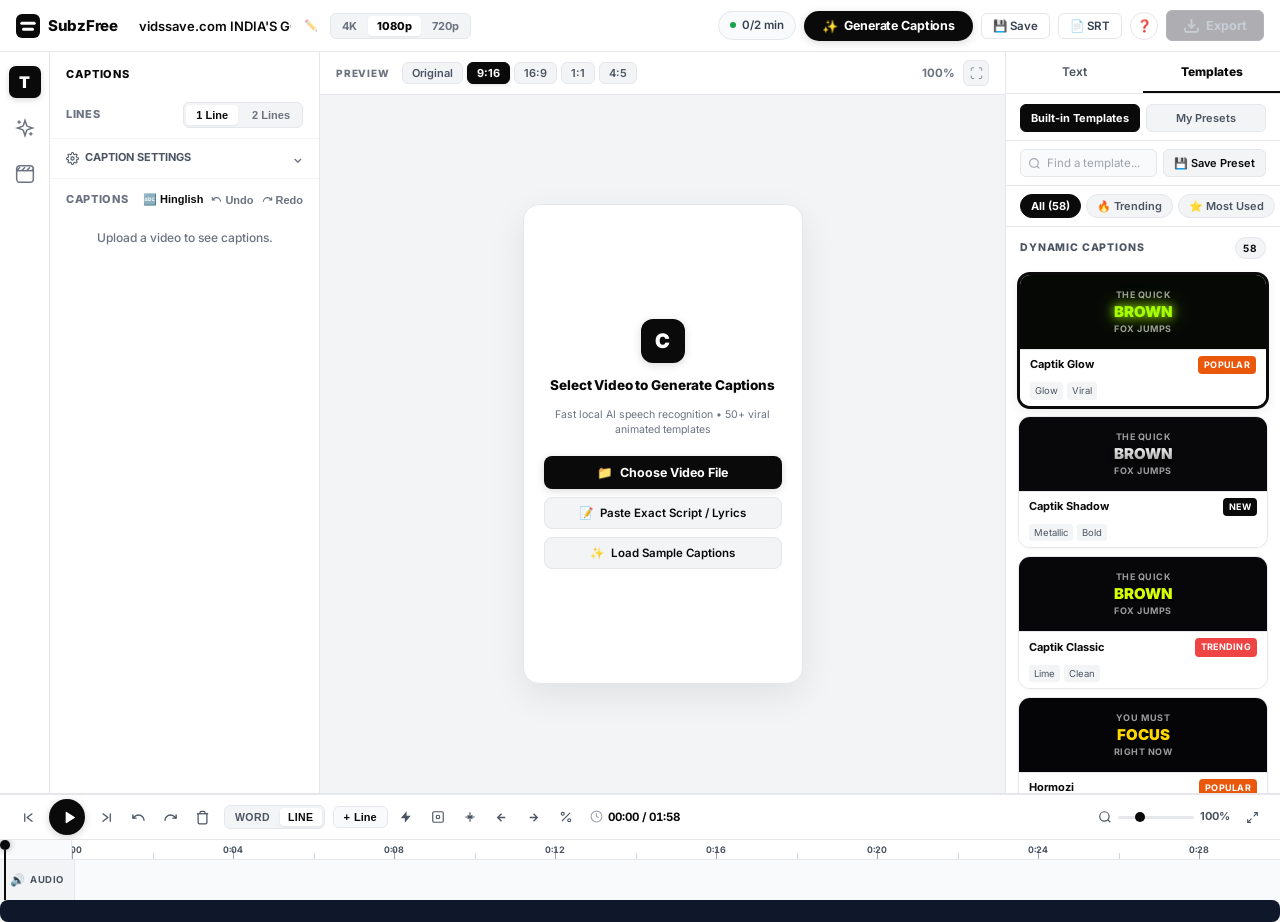
==== commit 909b0af9: "Add files via upload" ====
--- a/app.html
+++ b/app.html
@@ -42,6 +42,7 @@
         <span class="project-title-pencil">✏️</span>
       </div>
       <div class="resolution-toggle">
+        <button class="res-btn" data-res="4k" title="Ultra HD (Slowest)">4K</button>
         <button class="res-btn active" data-res="1080">1080p</button>
         <button class="res-btn" data-res="720">720p</button>
       </div>
@@ -1279,10 +1280,10 @@
       </div>
       <div class="ad-status-text" id="ad-status-text">Auto-unlocking download in <strong id="ad-sec">3</strong> seconds...</div>
 
-      <button class="btn-unlock" id="btn-unlock" disabled style="background:#0a0a0a;color:#ffffff;transition:all 0.2s ease">
+      <a class="btn-unlock disabled" id="btn-unlock" href="javascript:void(0)" target="_blank" rel="noopener noreferrer" style="background:#0a0a0a;color:#ffffff!important;text-decoration:none!important;display:flex;align-items:center;justify-content:center;gap:8px;padding:13px;border-radius:var(--radius);font-size:14.5px;font-weight:800;font-family:inherit;box-sizing:border-box;pointer-events:none;opacity:0.4;cursor:not-allowed;transition:all 0.2s ease">
         <svg width="20" height="20" viewBox="0 0 24 24" fill="none" stroke="currentColor" stroke-width="2.5"><path d="M21 15v4a2 2 0 0 1-2 2H5a2 2 0 0 1-2-2v-4"/><polyline points="7 10 12 15 17 10"/><line x1="12" y1="15" x2="12" y2="3"/></svg>
         Preparing your video... (<span id="btn-unlock-timer">3s</span>)
-      </button>
+      </a>
 
       <button class="btn btn-outline" id="btn-cancel-ad" style="width:100%;margin-top:10px;justify-content:center">Cancel</button>
     </div>
@@ -1365,8 +1366,8 @@
             SPOKEN LANGUAGE:
           </label>
           <select id="whisper-lang-select" class="modal-input" style="width:100%;box-sizing:border-box;background:#f9fafb;border:1.5px solid var(--border-color);border-radius:8px;padding:10px 12px;color:var(--black);font-size:12.5px;cursor:pointer;margin-bottom:0">
-            <option value="hinglish" selected>🇮🇳 Hinglish (Hindi words in English text — "Namaste dosto")</option>
-            <option value="auto">🌐 Auto Detect Language (Auto)</option>
+            <option value="hinglish">🇮🇳 Hinglish (Hindi words in English text — "Namaste dosto")</option>
+            <option value="auto" selected>🌐 Auto Detect Language (Recommended ✅)</option>
             <option value="hi">🇮🇳 Pure Hindi (हिंदी लिपि — "नमस्ते दोस्तों")</option>
             <option value="en">🇬🇧 English</option>
             <option value="pa">🌾 Punjabi (ਪੰਜਾਬੀ)</option>
@@ -1379,6 +1380,9 @@
             <option value="kn">🌾 Kannada (ಕನ್ನಡ)</option>
             <option value="ml">🌴 Malayalam (മലയാളം)</option>
           </select>
+          <div style="margin-top:7px;font-size:11px;color:#6b7280;line-height:1.5;background:#fffbeb;border:1px solid #fde68a;border-radius:6px;padding:7px 9px;">
+            💡 <strong>Tip:</strong> "Auto Detect" works best for most videos. Select <strong>"English"</strong> for English-only content, <strong>"Hinglish"</strong> for mixed Hindi+English speech. Wrong language = wrong captions!
+          </div>
         </div>
 
         <div style="display:flex;justify-content:flex-end;gap:10px;margin-top:18px">
@@ -1581,13 +1585,21 @@
 
     if (btnCancel) btnCancel.addEventListener('click', close);
     if (btnUnlock) {
-      btnUnlock.addEventListener('click', () => {
-        if (!btnUnlock.disabled && onUnlockCallback) {
-          if (!sponsorClicked) {
-            triggerDirectLink();
-          }
-          close();
-          onUnlockCallback();
+      btnUnlock.addEventListener('click', (e) => {
+        if (btnUnlock.classList.contains('disabled') || btnUnlock.style.pointerEvents === 'none' || btnUnlock.getAttribute('href') === 'javascript:void(0)') {
+          e.preventDefault();
+          return;
+        }
+
+        // Native <a> tag navigates to Adsterra direct link in a new tab!
+        // Start render and close modal in this tab:
+        if (onUnlockCallback) {
+          const cb = onUnlockCallback;
+          onUnlockCallback = null;
+          setTimeout(() => {
+            close();
+            cb();
+          }, 200);
         }
       });
     }
@@ -1613,6 +1625,17 @@
     overlay.classList.add('open');
     overlay.style.display = 'flex';
     document.body.style.overflow = 'hidden';
+
+    // Reset button to initial countdown state
+    if (btnUnlock) {
+      btnUnlock.classList.add('disabled');
+      btnUnlock.setAttribute('href', 'javascript:void(0)');
+      btnUnlock.style.pointerEvents = 'none';
+      btnUnlock.style.opacity = '0.4';
+      btnUnlock.style.cursor = 'not-allowed';
+      btnUnlock.style.background = '#0a0a0a';
+      btnUnlock.style.boxShadow = 'none';
+    }
 
     // Check AdBlocker first!
     const isBlocked = await detectAdBlock();
@@ -1632,8 +1655,13 @@
 
     updateCountdown(AD_DURATION);
     if (btnUnlock) {
-      btnUnlock.disabled = true;
+      btnUnlock.classList.add('disabled');
+      btnUnlock.setAttribute('href', 'javascript:void(0)');
+      btnUnlock.style.pointerEvents = 'none';
+      btnUnlock.style.opacity = '0.4';
+      btnUnlock.style.cursor = 'not-allowed';
       btnUnlock.style.background = '#0a0a0a';
+      btnUnlock.style.boxShadow = 'none';
       btnUnlock.innerHTML = `
         <svg width="20" height="20" viewBox="0 0 24 24" fill="none" stroke="currentColor" stroke-width="2.5">
           <path d="M21 15v4a2 2 0 0 1-2 2H5a2 2 0 0 1-2-2v-4"/>
@@ -1672,8 +1700,15 @@
 
   function unlockDownload() {
     if (btnUnlock) {
-      btnUnlock.disabled = false;
+      btnUnlock.classList.remove('disabled');
+      btnUnlock.setAttribute('href', ADSTERRA_DIRECT_LINK);
+      btnUnlock.setAttribute('target', '_blank');
+      btnUnlock.setAttribute('rel', 'noopener noreferrer');
+      btnUnlock.style.pointerEvents = 'auto';
+      btnUnlock.style.opacity = '1';
+      btnUnlock.style.cursor = 'pointer';
       btnUnlock.style.background = 'linear-gradient(135deg, #10b981 0%, #059669 100%)';
+      btnUnlock.style.boxShadow = '0 6px 20px rgba(16, 185, 129, 0.4)';
       btnUnlock.innerHTML = `
         <svg width="20" height="20" viewBox="0 0 24 24" fill="none" stroke="currentColor" stroke-width="2.5">
           <path d="M21 15v4a2 2 0 0 1-2 2H5a2 2 0 0 1-2-2v-4"/>
